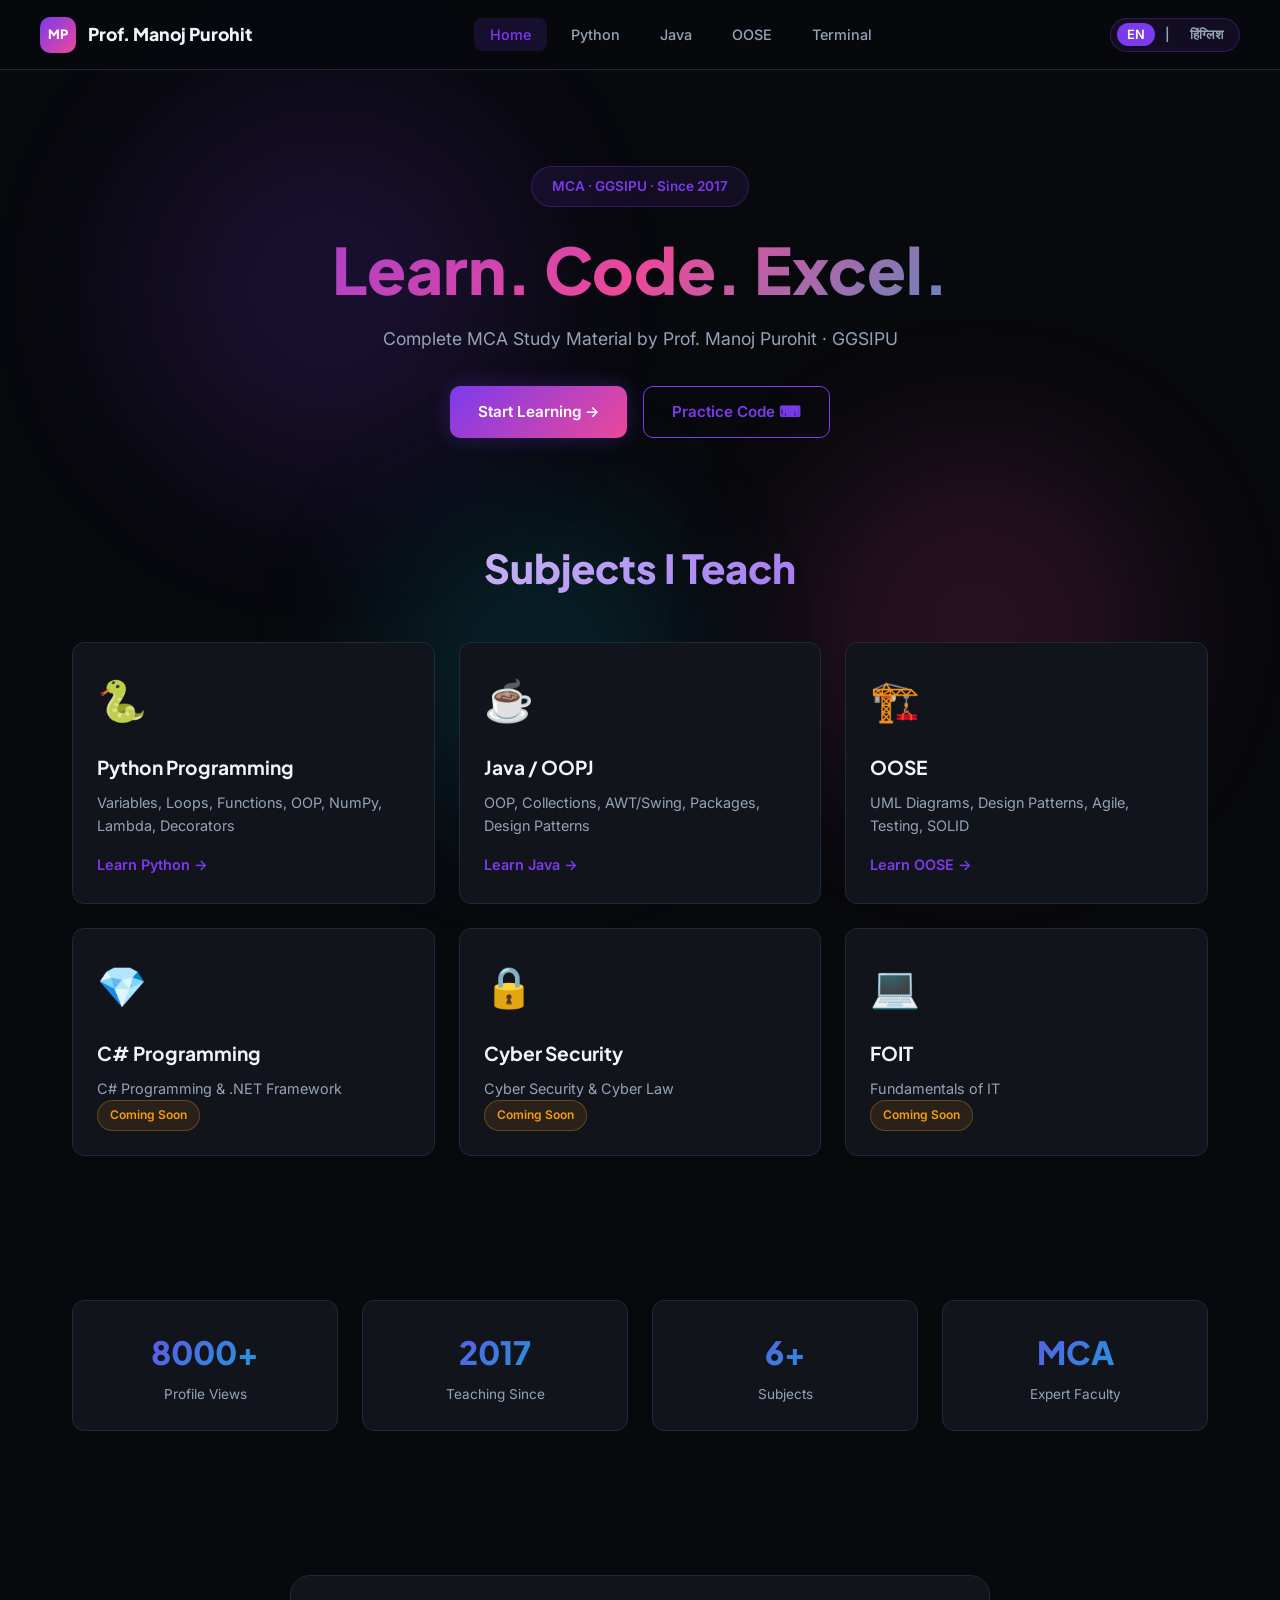
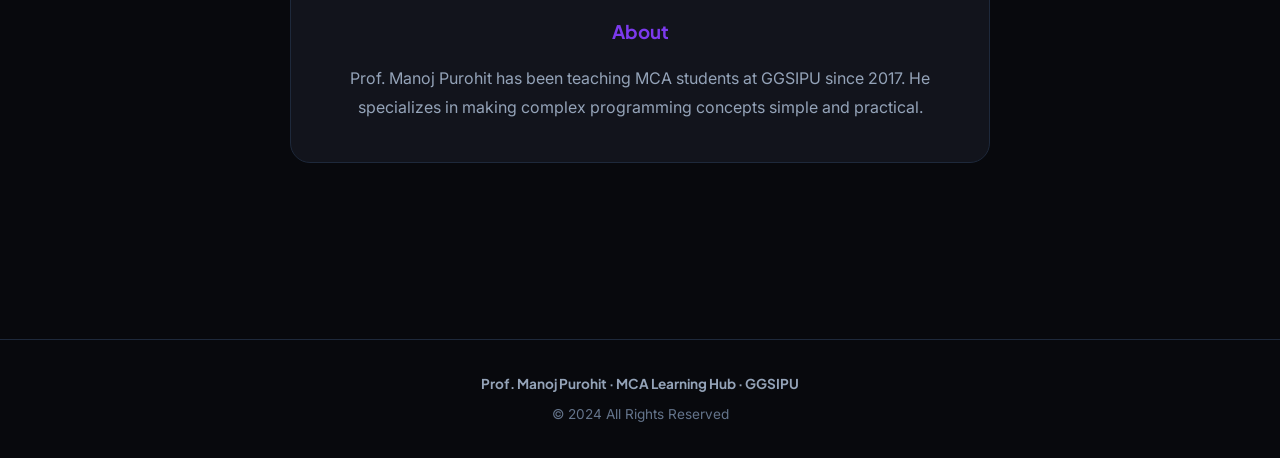
==== index.html @ 1d0674fd "Complete redesign: bilingual educational website with EN/Hinglish toggle - Dark theme with neon effe" ====
<!DOCTYPE html>
<html lang="en">
<head>
    <meta charset="UTF-8">
    <meta name="viewport" content="width=device-width, initial-scale=1.0">
    <title>Prof. Manoj Purohit · MCA Learning Hub · GGSIPU</title>
    <link rel="preconnect" href="https://fonts.googleapis.com">
    <link rel="preconnect" href="https://fonts.gstatic.com" crossorigin>
    <link href="https://fonts.googleapis.com/css2?family=Plus+Jakarta+Sans:wght@400;600;700;800&family=Inter:wght@400;500;600;700&family=JetBrains+Mono:wght@400;500;700&display=swap" rel="stylesheet">
    <link rel="stylesheet" href="style.css">
</head>
<body>
    <!-- Blobs -->
    <div class="blob blob-purple"></div>
    <div class="blob blob-pink"></div>
    <div class="blob blob-cyan"></div>

    <!-- Navbar -->
    <nav class="navbar">
        <div class="nav-container">
            <a href="index.html" class="nav-brand">
                <div class="nav-badge">MP</div>
                <span>Prof. Manoj Purohit</span>
            </a>
            <ul class="nav-links">
                <li><a href="index.html" class="active">Home</a></li>
                <li><a href="python.html">Python</a></li>
                <li><a href="java.html">Java</a></li>
                <li><a href="oose.html">OOSE</a></li>
                <li><a href="terminal.html">Terminal</a></li>
            </ul>
            <div class="nav-right">
                <button class="lang-toggle" id="langToggle">
                    <span class="active">EN</span>
                    <span>|</span>
                    <span>हिंग्लिश</span>
                </button>
                <div class="hamburger" id="hamburger">
                    <span></span><span></span><span></span>
                </div>
            </div>
        </div>
    </nav>

    <!-- Mobile Menu -->
    <div class="mobile-menu" id="mobileMenu">
        <a href="index.html" class="active">Home</a>
        <a href="python.html">Python</a>
        <a href="java.html">Java</a>
        <a href="oose.html">OOSE</a>
        <a href="terminal.html">Terminal</a>
    </div>

    <!-- Main Content -->
    <main class="main-content">
        <!-- Hero -->
        <section class="hero">
            <div class="hero-badge">MCA · GGSIPU · Since 2017</div>
            <h1 data-lang="en">Learn. Code. Excel.</h1>
            <h1 data-lang="hi">Seekho. Code Karo. Aage Badho.</h1>
            <p class="hero-subtitle" data-lang="en">Complete MCA Study Material by Prof. Manoj Purohit · GGSIPU</p>
            <p class="hero-subtitle" data-lang="hi">Prof. Manoj Purohit ke complete MCA notes · GGSIPU</p>
            <div class="hero-buttons">
                <a href="python.html" class="btn btn-primary">Start Learning →</a>
                <a href="terminal.html" class="btn btn-outline">Practice Code ⌨</a>
            </div>
        </section>

        <!-- Subjects Section -->
        <section class="section">
            <h2 class="section-heading" data-lang="en">Subjects I Teach</h2>
            <h2 class="section-heading" data-lang="hi">Jo Subjects Main Padhata Hoon</h2>

            <div class="card-grid">
                <!-- Python -->
                <div class="card green">
                    <div class="card-icon">🐍</div>
                    <div class="card-title">Python Programming</div>
                    <p class="card-desc" data-lang="en">Variables, Loops, Functions, OOP, NumPy, Lambda, Decorators</p>
                    <p class="card-desc" data-lang="hi">Variables se leke OOP, NumPy, Lambda, Decorators tak sab kuch</p>
                    <a href="python.html" class="card-link">Learn Python →</a>
                </div>

                <!-- Java -->
                <div class="card orange">
                    <div class="card-icon">☕</div>
                    <div class="card-title">Java / OOPJ</div>
                    <p class="card-desc" data-lang="en">OOP, Collections, AWT/Swing, Packages, Design Patterns</p>
                    <p class="card-desc" data-lang="hi">OOP concepts, Collections, GUI (AWT/Swing), Packages, Patterns</p>
                    <a href="java.html" class="card-link">Learn Java →</a>
                </div>

                <!-- OOSE -->
                <div class="card purple">
                    <div class="card-icon">🏗️</div>
                    <div class="card-title">OOSE</div>
                    <p class="card-desc" data-lang="en">UML Diagrams, Design Patterns, Agile, Testing, SOLID</p>
                    <p class="card-desc" data-lang="hi">UML Diagrams, Design Patterns, Agile methodology, Testing, SOLID principles</p>
                    <a href="oose.html" class="card-link">Learn OOSE →</a>
                </div>

                <!-- C# -->
                <div class="card pink">
                    <div class="card-icon">💎</div>
                    <div class="card-title">C# Programming</div>
                    <p class="card-desc" data-lang="en">C# Programming & .NET Framework</p>
                    <p class="card-desc" data-lang="hi">C# Programming & .NET Framework</p>
                    <span class="coming-soon">Coming Soon</span>
                </div>

                <!-- Cyber Security -->
                <div class="card cyan">
                    <div class="card-icon">🔒</div>
                    <div class="card-title">Cyber Security</div>
                    <p class="card-desc" data-lang="en">Cyber Security & Cyber Law</p>
                    <p class="card-desc" data-lang="hi">Cyber Security aur Cyber Law</p>
                    <span class="coming-soon">Coming Soon</span>
                </div>

                <!-- FOIT -->
                <div class="card yellow">
                    <div class="card-icon">💻</div>
                    <div class="card-title">FOIT</div>
                    <p class="card-desc" data-lang="en">Fundamentals of IT</p>
                    <p class="card-desc" data-lang="hi">IT ke Basic Concepts</p>
                    <span class="coming-soon">Coming Soon</span>
                </div>
            </div>
        </section>

        <!-- Stats -->
        <section class="section">
            <div class="stats-grid">
                <div class="stat-item">
                    <div class="stat-number">8000+</div>
                    <div class="stat-label">Profile Views</div>
                </div>
                <div class="stat-item">
                    <div class="stat-number">2017</div>
                    <div class="stat-label">Teaching Since</div>
                </div>
                <div class="stat-item">
                    <div class="stat-number">6+</div>
                    <div class="stat-label">Subjects</div>
                </div>
                <div class="stat-item">
                    <div class="stat-number">MCA</div>
                    <div class="stat-label">Expert Faculty</div>
                </div>
            </div>
        </section>

        <!-- About -->
        <section class="section">
            <div class="about-box">
                <h3>About</h3>
                <p data-lang="en">Prof. Manoj Purohit has been teaching MCA students at GGSIPU since 2017. He specializes in making complex programming concepts simple and practical.</p>
                <p data-lang="hi">Prof. Manoj Purohit 2017 se GGSIPU mein MCA students ko padha rahe hain. Unki khaas baat ye hai ki wo complex programming concepts ko bahut simple aur practical tarike se samjhate hain.</p>
            </div>
        </section>
    </main>

    <!-- Footer -->
    <footer class="footer">
        <div class="footer-brand">Prof. Manoj Purohit · MCA Learning Hub · GGSIPU</div>
        <p>© 2024 All Rights Reserved</p>
    </footer>

    <script>
        // Language Toggle
        const langBtn = document.getElementById('langToggle');
        function updateLangButton() {
            const isHi = document.body.classList.contains('hinglish');
            langBtn.innerHTML = isHi 
                ? '<span>EN</span><span>|</span><span class="active">हिंग्लिश</span>' 
                : '<span class="active">EN</span><span>|</span><span>हिंग्लिश</span>';
        }
        langBtn.addEventListener('click', () => {
            document.body.classList.toggle('hinglish');
            updateLangButton();
            localStorage.setItem('lang', document.body.classList.contains('hinglish') ? 'hi' : 'en');
        });
        if (localStorage.getItem('lang') === 'hi') {
            document.body.classList.add('hinglish');
            updateLangButton();
        }

        // Hamburger
        const hamburger = document.getElementById('hamburger');
        const mobileMenu = document.getElementById('mobileMenu');
        hamburger.addEventListener('click', () => {
            mobileMenu.classList.toggle('open');
        });
    </script>
</body>
</html>
---- style.css ----
/* ===== CUSTOM PROPERTIES ===== */
:root {
    --bg-primary: #08090d;
    --bg-secondary: #0f1117;
    --bg-card: #12141c;
    --bg-code: #0d1117;
    --purple: #7C3AED;
    --pink: #EC4899;
    --cyan: #06B6D4;
    --green: #10B981;
    --yellow: #F59E0B;
    --orange: #F97316;
    --text-primary: #f1f5f9;
    --text-secondary: #94a3b8;
    --text-muted: #64748b;
    --border: #1e293b;
    --radius: 12px;
    --radius-sm: 8px;
    --radius-lg: 20px;
    --font-display: 'Plus Jakarta Sans', sans-serif;
    --font-body: 'Inter', sans-serif;
    --font-mono: 'JetBrains Mono', monospace;
    --nav-height: 70px;
    --glow-purple: 0 0 20px rgba(124, 58, 237, 0.3);
    --glow-pink: 0 0 20px rgba(236, 72, 153, 0.3);
    --glow-cyan: 0 0 20px rgba(6, 182, 212, 0.3);
    --glow-green: 0 0 20px rgba(16, 185, 129, 0.3);
    --glow-orange: 0 0 20px rgba(249, 115, 22, 0.3);
    --glow-yellow: 0 0 20px rgba(245, 158, 11, 0.3);
}

/* ===== RESET ===== */
*, *::before, *::after {
    margin: 0;
    padding: 0;
    box-sizing: border-box;
}

html {
    scroll-behavior: smooth;
    scroll-padding-top: var(--nav-height);
}

body {
    font-family: var(--font-body);
    background: var(--bg-primary);
    color: var(--text-primary);
    line-height: 1.7;
    overflow-x: hidden;
    min-height: 100vh;
}

a { text-decoration: none; color: inherit; }
img { max-width: 100%; display: block; }
button { cursor: pointer; border: none; background: none; font-family: inherit; }

/* ===== SCROLLBAR ===== */
::-webkit-scrollbar { width: 8px; }
::-webkit-scrollbar-track { background: var(--bg-primary); }
::-webkit-scrollbar-thumb { background: var(--purple); border-radius: 4px; }
::-webkit-scrollbar-thumb:hover { background: #9333ea; }

/* ===== LANGUAGE TOGGLE ===== */
[data-lang="hi"] { display: none; }
body.hinglish [data-lang="en"] { display: none !important; }
body.hinglish [data-lang="hi"] { display: block !important; }
body.hinglish span[data-lang="hi"] { display: inline !important; }
body.hinglish span[data-lang="en"] { display: none !important; }
span[data-lang="hi"] { display: none; }
span[data-lang="en"] { display: inline; }

.lang-toggle {
    display: flex;
    align-items: center;
    gap: 0;
    background: rgba(124, 58, 237, 0.1);
    border: 1px solid rgba(124, 58, 237, 0.3);
    border-radius: 25px;
    padding: 4px 6px;
    font-size: 0.8rem;
    font-weight: 600;
    color: var(--text-secondary);
    transition: all 0.3s;
    white-space: nowrap;
}

.lang-toggle:hover {
    border-color: var(--purple);
    box-shadow: var(--glow-purple);
}

.lang-toggle span {
    padding: 4px 10px;
    border-radius: 20px;
    transition: all 0.3s;
    display: inline !important;
}

.lang-toggle .active {
    background: var(--purple);
    color: white;
}

/* ===== ANIMATED BLOBS ===== */
.blob {
    position: fixed;
    border-radius: 50%;
    filter: blur(80px);
    opacity: 0.15;
    pointer-events: none;
    z-index: -1;
    animation: blobFloat 20s ease-in-out infinite;
}

.blob-purple {
    width: 400px;
    height: 400px;
    background: var(--purple);
    top: 10%;
    left: 10%;
}

.blob-pink {
    width: 350px;
    height: 350px;
    background: var(--pink);
    top: 50%;
    right: 10%;
    animation-delay: -7s;
}

.blob-cyan {
    width: 300px;
    height: 300px;
    background: var(--cyan);
    bottom: 10%;
    left: 30%;
    animation-delay: -14s;
}

@keyframes blobFloat {
    0%, 100% { transform: translate(0, 0) scale(1); }
    25% { transform: translate(30px, -30px) scale(1.1); }
    50% { transform: translate(-20px, 20px) scale(0.9); }
    75% { transform: translate(20px, 30px) scale(1.05); }
}

/* ===== NAVBAR ===== */
.navbar {
    position: fixed;
    top: 0;
    left: 0;
    right: 0;
    height: var(--nav-height);
    background: rgba(8, 9, 13, 0.85);
    backdrop-filter: blur(20px);
    -webkit-backdrop-filter: blur(20px);
    border-bottom: 1px solid var(--border);
    z-index: 1000;
    display: flex;
    align-items: center;
    padding: 0 2rem;
}

.nav-container {
    max-width: 1200px;
    width: 100%;
    margin: 0 auto;
    display: flex;
    align-items: center;
    justify-content: space-between;
}

.nav-brand {
    display: flex;
    align-items: center;
    gap: 12px;
    font-family: var(--font-display);
    font-weight: 800;
    font-size: 1.1rem;
}

.nav-badge {
    width: 36px;
    height: 36px;
    border-radius: 10px;
    background: linear-gradient(135deg, var(--purple), var(--pink));
    display: flex;
    align-items: center;
    justify-content: center;
    font-size: 0.8rem;
    font-weight: 800;
    color: white;
}

.nav-links {
    display: flex;
    align-items: center;
    gap: 8px;
    list-style: none;
}

.nav-links a {
    padding: 8px 16px;
    border-radius: 8px;
    font-size: 0.9rem;
    font-weight: 500;
    color: var(--text-secondary);
    transition: all 0.3s;
}

.nav-links a:hover {
    color: var(--text-primary);
    background: rgba(124, 58, 237, 0.1);
}

.nav-links a.active {
    color: var(--purple);
    background: rgba(124, 58, 237, 0.15);
}

.nav-right {
    display: flex;
    align-items: center;
    gap: 12px;
}

/* ===== HAMBURGER ===== */
.hamburger {
    display: none;
    flex-direction: column;
    gap: 5px;
    padding: 8px;
    cursor: pointer;
}

.hamburger span {
    width: 24px;
    height: 2px;
    background: var(--text-primary);
    border-radius: 2px;
    transition: all 0.3s;
}

.mobile-menu {
    display: none;
    position: fixed;
    top: var(--nav-height);
    left: 0;
    right: 0;
    background: rgba(8, 9, 13, 0.95);
    backdrop-filter: blur(20px);
    padding: 1rem;
    border-bottom: 1px solid var(--border);
    z-index: 999;
}

.mobile-menu.open { display: block; }

.mobile-menu a {
    display: block;
    padding: 12px 16px;
    border-radius: 8px;
    color: var(--text-secondary);
    font-weight: 500;
    transition: all 0.3s;
}

.mobile-menu a:hover,
.mobile-menu a.active {
    color: var(--purple);
    background: rgba(124, 58, 237, 0.1);
}

/* ===== MAIN CONTENT ===== */
.main-content {
    padding-top: calc(var(--nav-height) + 2rem);
    max-width: 1200px;
    margin: 0 auto;
    padding-left: 2rem;
    padding-right: 2rem;
    padding-bottom: 4rem;
}

/* ===== HERO ===== */
.hero {
    text-align: center;
    padding: 4rem 0 3rem;
    position: relative;
}

.hero-badge {
    display: inline-flex;
    align-items: center;
    gap: 8px;
    padding: 8px 20px;
    border-radius: 30px;
    background: rgba(124, 58, 237, 0.1);
    border: 1px solid rgba(124, 58, 237, 0.3);
    font-size: 0.85rem;
    font-weight: 600;
    color: var(--purple);
    margin-bottom: 1.5rem;
}

.hero h1 {
    font-family: var(--font-display);
    font-size: clamp(2.5rem, 6vw, 4rem);
    font-weight: 800;
    background: linear-gradient(135deg, var(--purple), var(--pink), var(--cyan));
    -webkit-background-clip: text;
    -webkit-text-fill-color: transparent;
    background-clip: text;
    line-height: 1.2;
    margin-bottom: 1rem;
}

.hero-subtitle {
    font-size: 1.1rem;
    color: var(--text-secondary);
    max-width: 600px;
    margin: 0 auto 2rem;
}

.hero-buttons {
    display: flex;
    gap: 1rem;
    justify-content: center;
    flex-wrap: wrap;
}

/* ===== BUTTONS ===== */
.btn {
    display: inline-flex;
    align-items: center;
    gap: 8px;
    padding: 12px 28px;
    border-radius: 10px;
    font-weight: 600;
    font-size: 0.95rem;
    transition: all 0.3s;
}

.btn-primary {
    background: linear-gradient(135deg, var(--purple), var(--pink));
    color: white;
    box-shadow: var(--glow-purple);
}

.btn-primary:hover {
    transform: translateY(-2px);
    box-shadow: 0 0 30px rgba(124, 58, 237, 0.5);
}

.btn-outline {
    border: 1px solid var(--purple);
    color: var(--purple);
}

.btn-outline:hover {
    background: rgba(124, 58, 237, 0.1);
    transform: translateY(-2px);
}

/* ===== SECTION ===== */
.section { padding: 3rem 0; }

.section-heading {
    font-family: var(--font-display);
    font-size: clamp(1.8rem, 4vw, 2.5rem);
    font-weight: 800;
    background: linear-gradient(135deg, var(--text-primary), var(--purple));
    -webkit-background-clip: text;
    -webkit-text-fill-color: transparent;
    background-clip: text;
    text-align: center;
    margin-bottom: 2.5rem;
}

/* ===== CARDS ===== */
.card-grid {
    display: grid;
    grid-template-columns: repeat(auto-fit, minmax(300px, 1fr));
    gap: 1.5rem;
}

.card {
    background: var(--bg-card);
    border: 1px solid var(--border);
    border-radius: var(--radius);
    padding: 1.5rem;
    transition: all 0.3s;
    position: relative;
    overflow: hidden;
}

.card:hover {
    transform: translateY(-4px);
    border-color: rgba(124, 58, 237, 0.5);
    box-shadow: var(--glow-purple);
}

.card.green:hover { border-color: var(--green); box-shadow: var(--glow-green); }
.card.orange:hover { border-color: var(--orange); box-shadow: var(--glow-orange); }
.card.purple:hover { border-color: var(--purple); box-shadow: var(--glow-purple); }
.card.pink:hover { border-color: var(--pink); box-shadow: var(--glow-pink); }
.card.cyan:hover { border-color: var(--cyan); box-shadow: var(--glow-cyan); }
.card.yellow:hover { border-color: var(--yellow); box-shadow: var(--glow-yellow); }

.card-icon {
    font-size: 2.5rem;
    margin-bottom: 1rem;
}

.card-title {
    font-family: var(--font-display);
    font-weight: 700;
    font-size: 1.2rem;
    margin-bottom: 0.5rem;
}

.card-desc {
    color: var(--text-secondary);
    font-size: 0.9rem;
    line-height: 1.6;
}

.card-link {
    display: inline-flex;
    align-items: center;
    gap: 6px;
    margin-top: 1rem;
    color: var(--purple);
    font-weight: 600;
    font-size: 0.9rem;
}

.card-link:hover { gap: 10px; }

/* ===== PILLS ===== */
.pills {
    display: flex;
    flex-wrap: wrap;
    gap: 8px;
    margin: 1rem 0;
}

.pill {
    display: inline-flex;
    align-items: center;
    padding: 6px 14px;
    border-radius: 20px;
    font-size: 0.8rem;
    font-weight: 600;
    background: rgba(124, 58, 237, 0.1);
    color: var(--purple);
    border: 1px solid rgba(124, 58, 237, 0.2);
}

.pill.green { background: rgba(16, 185, 129, 0.1); color: var(--green); border-color: rgba(16, 185, 129, 0.2); }
.pill.orange { background: rgba(249, 115, 22, 0.1); color: var(--orange); border-color: rgba(249, 115, 22, 0.2); }
.pill.pink { background: rgba(236, 72, 153, 0.1); color: var(--pink); border-color: rgba(236, 72, 153, 0.2); }
.pill.cyan { background: rgba(6, 182, 212, 0.1); color: var(--cyan); border-color: rgba(6, 182, 212, 0.2); }
.pill.yellow { background: rgba(245, 158, 11, 0.1); color: var(--yellow); border-color: rgba(245, 158, 11, 0.2); }

/* ===== STATS ===== */
.stats-grid {
    display: grid;
    grid-template-columns: repeat(auto-fit, minmax(150px, 1fr));
    gap: 1.5rem;
    margin: 3rem 0;
}

.stat-item {
    text-align: center;
    padding: 1.5rem;
    border-radius: var(--radius);
    background: var(--bg-card);
    border: 1px solid var(--border);
}

.stat-number {
    font-family: var(--font-display);
    font-size: 2rem;
    font-weight: 800;
    background: linear-gradient(135deg, var(--purple), var(--cyan));
    -webkit-background-clip: text;
    -webkit-text-fill-color: transparent;
    background-clip: text;
}

.stat-label {
    color: var(--text-secondary);
    font-size: 0.85rem;
    margin-top: 4px;
}

/* ===== ABOUT ===== */
.about-box {
    background: var(--bg-card);
    border: 1px solid var(--border);
    border-radius: var(--radius-lg);
    padding: 2.5rem;
    text-align: center;
    max-width: 700px;
    margin: 0 auto;
}

.about-box h3 {
    font-family: var(--font-display);
    font-weight: 700;
    margin-bottom: 1rem;
    color: var(--purple);
}

.about-box p {
    color: var(--text-secondary);
    line-height: 1.8;
}

/* ===== CODE BLOCKS ===== */
.code-block {
    background: var(--bg-code);
    border: 1px solid var(--border);
    border-radius: var(--radius);
    padding: 1.5rem;
    margin: 1.5rem 0;
    overflow-x: auto;
    position: relative;
}

.code-block pre {
    font-family: var(--font-mono);
    font-size: 0.85rem;
    line-height: 1.8;
    color: var(--text-primary);
}

.code-block .kw { color: var(--purple); font-weight: 600; }
.code-block .str { color: var(--green); }
.code-block .num { color: var(--orange); }
.code-block .cm { color: var(--text-muted); font-style: italic; }
.code-block .fn { color: var(--cyan); }
.code-block .op { color: var(--pink); }
.code-block .var { color: #e2e8f0; }

.code-label {
    position: absolute;
    top: 8px;
    right: 12px;
    font-size: 0.7rem;
    color: var(--text-muted);
    font-family: var(--font-mono);
    text-transform: uppercase;
}

/* ===== EXPLANATION BOX ===== */
.explain-box {
    background: rgba(124, 58, 237, 0.05);
    border-left: 3px solid var(--purple);
    border-radius: 0 var(--radius-sm) var(--radius-sm) 0;
    padding: 1rem 1.5rem;
    margin: 1rem 0;
    color: var(--text-secondary);
    font-size: 0.9rem;
    line-height: 1.7;
}

.explain-box.green { border-left-color: var(--green); background: rgba(16, 185, 129, 0.05); }
.explain-box.orange { border-left-color: var(--orange); background: rgba(249, 115, 22, 0.05); }
.explain-box.cyan { border-left-color: var(--cyan); background: rgba(6, 182, 212, 0.05); }

/* ===== UNIT SECTIONS ===== */
.unit-section {
    margin: 2rem 0;
    border: 1px solid var(--border);
    border-radius: var(--radius);
    overflow: hidden;
}

.unit-header {
    display: flex;
    align-items: center;
    gap: 12px;
    padding: 1.2rem 1.5rem;
    background: var(--bg-card);
    cursor: pointer;
    transition: all 0.3s;
    user-select: none;
}

.unit-header:hover { background: rgba(124, 58, 237, 0.05); }

.unit-number {
    width: 36px;
    height: 36px;
    border-radius: 10px;
    display: flex;
    align-items: center;
    justify-content: center;
    font-weight: 800;
    font-size: 0.9rem;
    color: white;
    flex-shrink: 0;
}

.unit-number.green { background: linear-gradient(135deg, var(--green), #059669); }
.unit-number.orange { background: linear-gradient(135deg, var(--orange), #ea580c); }
.unit-number.purple { background: linear-gradient(135deg, var(--purple), #6d28d9); }
.unit-number.pink { background: linear-gradient(135deg, var(--pink), #db2777); }
.unit-number.cyan { background: linear-gradient(135deg, var(--cyan), #0891b2); }

.unit-title {
    font-family: var(--font-display);
    font-weight: 700;
    font-size: 1.1rem;
    flex: 1;
}

.unit-toggle {
    font-size: 1.2rem;
    color: var(--text-muted);
    transition: transform 0.3s;
}

.unit-section.open .unit-toggle { transform: rotate(180deg); }

.unit-content {
    padding: 0 1.5rem;
    max-height: 0;
    overflow: hidden;
    transition: max-height 0.5s ease, padding 0.3s;
}

.unit-section.open .unit-content {
    max-height: none;
    padding: 1.5rem;
}

/* ===== TABLES ===== */
.table-wrapper {
    overflow-x: auto;
    margin: 1.5rem 0;
    border-radius: var(--radius);
    border: 1px solid var(--border);
}

.table-wrapper table {
    width: 100%;
    border-collapse: collapse;
    font-size: 0.9rem;
}

.table-wrapper th {
    background: var(--bg-card);
    padding: 12px 16px;
    text-align: left;
    font-weight: 700;
    color: var(--purple);
    border-bottom: 1px solid var(--border);
}

.table-wrapper td {
    padding: 10px 16px;
    border-bottom: 1px solid var(--border);
    color: var(--text-secondary);
}

.table-wrapper tr:last-child td { border-bottom: none; }
.table-wrapper tr:hover td { background: rgba(124, 58, 237, 0.03); }

/* ===== DIAGRAMS ===== */
.diagram {
    display: flex;
    flex-wrap: wrap;
    align-items: center;
    justify-content: center;
    gap: 0;
    margin: 2rem 0;
    padding: 2rem;
    background: var(--bg-card);
    border-radius: var(--radius);
    border: 1px solid var(--border);
    overflow-x: auto;
}

.diagram-box {
    padding: 12px 20px;
    border-radius: var(--radius-sm);
    font-weight: 600;
    font-size: 0.85rem;
    text-align: center;
    border: 2px solid;
    min-width: 120px;
}

.diagram-box.purple { background: rgba(124, 58, 237, 0.1); border-color: var(--purple); color: var(--purple); }
.diagram-box.pink { background: rgba(236, 72, 153, 0.1); border-color: var(--pink); color: var(--pink); }
.diagram-box.cyan { background: rgba(6, 182, 212, 0.1); border-color: var(--cyan); color: var(--cyan); }
.diagram-box.green { background: rgba(16, 185, 129, 0.1); border-color: var(--green); color: var(--green); }
.diagram-box.orange { background: rgba(249, 115, 22, 0.1); border-color: var(--orange); color: var(--orange); }
.diagram-box.yellow { background: rgba(245, 158, 11, 0.1); border-color: var(--yellow); color: var(--yellow); }

.diagram-arrow {
    color: var(--text-muted);
    font-size: 1.5rem;
    padding: 0 8px;
}

.diagram-vertical {
    flex-direction: column;
}

.diagram-vertical .diagram-arrow {
    transform: rotate(90deg);
    padding: 8px 0;
}

/* Class diagram */
.class-diagram {
    display: flex;
    flex-direction: column;
    align-items: center;
    gap: 1rem;
    padding: 2rem;
    background: var(--bg-card);
    border-radius: var(--radius);
    border: 1px solid var(--border);
    margin: 1.5rem 0;
}

.class-box {
    border: 2px solid var(--purple);
    border-radius: var(--radius-sm);
    min-width: 200px;
    overflow: hidden;
}

.class-box .class-name {
    background: rgba(124, 58, 237, 0.15);
    padding: 8px 16px;
    font-weight: 700;
    text-align: center;
    border-bottom: 1px solid var(--purple);
    color: var(--purple);
}

.class-box .class-attrs,
.class-box .class-methods {
    padding: 8px 16px;
    font-size: 0.8rem;
    font-family: var(--font-mono);
    color: var(--text-secondary);
    border-bottom: 1px solid rgba(124, 58, 237, 0.2);
}

.class-box .class-methods { border-bottom: none; }

.class-children {
    display: flex;
    gap: 2rem;
    flex-wrap: wrap;
    justify-content: center;
}

.inheritance-arrow {
    color: var(--purple);
    font-size: 1.5rem;
    text-align: center;
}

/* ===== TERMINAL ===== */
.terminal-container {
    background: var(--bg-code);
    border: 1px solid var(--border);
    border-radius: var(--radius);
    overflow: hidden;
    margin: 1.5rem 0;
}

.terminal-header {
    display: flex;
    align-items: center;
    gap: 8px;
    padding: 12px 16px;
    background: rgba(15, 17, 23, 0.8);
    border-bottom: 1px solid var(--border);
}

.terminal-dot {
    width: 12px;
    height: 12px;
    border-radius: 50%;
}

.terminal-dot.red { background: #ff5f56; }
.terminal-dot.yellow { background: #ffbd2e; }
.terminal-dot.green { background: #27c93f; }

.terminal-title {
    flex: 1;
    text-align: center;
    font-size: 0.8rem;
    color: var(--text-muted);
    font-family: var(--font-mono);
}

.terminal-output {
    padding: 1rem 1.5rem;
    min-height: 200px;
    max-height: 400px;
    overflow-y: auto;
    font-family: var(--font-mono);
    font-size: 0.85rem;
    line-height: 1.8;
}

.terminal-output .output-line { color: var(--text-secondary); }
.terminal-output .output-error { color: #ef4444; }
.terminal-output .output-success { color: var(--green); }
.terminal-output .prompt { color: var(--green); }

.terminal-input-area {
    display: flex;
    align-items: center;
    padding: 12px 1.5rem;
    border-top: 1px solid var(--border);
    background: rgba(15, 17, 23, 0.5);
}

.terminal-input-area .prompt-symbol {
    color: var(--green);
    font-family: var(--font-mono);
    font-weight: 700;
    margin-right: 8px;
}

.terminal-input-area input {
    flex: 1;
    background: none;
    border: none;
    outline: none;
    color: var(--text-primary);
    font-family: var(--font-mono);
    font-size: 0.9rem;
}

.snippet-grid {
    display: grid;
    grid-template-columns: repeat(auto-fill, minmax(150px, 1fr));
    gap: 8px;
    margin: 1rem 0;
}

.snippet-btn {
    padding: 10px 14px;
    background: var(--bg-card);
    border: 1px solid var(--border);
    border-radius: var(--radius-sm);
    color: var(--text-secondary);
    font-size: 0.8rem;
    font-weight: 600;
    transition: all 0.3s;
    text-align: center;
}

.snippet-btn:hover {
    border-color: var(--green);
    color: var(--green);
    background: rgba(16, 185, 129, 0.05);
}

/* ===== FOOTER ===== */
.footer {
    text-align: center;
    padding: 2rem;
    border-top: 1px solid var(--border);
    margin-top: 4rem;
    color: var(--text-muted);
    font-size: 0.85rem;
}

.footer-brand {
    font-family: var(--font-display);
    font-weight: 700;
    color: var(--text-secondary);
    margin-bottom: 0.5rem;
}

/* ===== ANIMATIONS ===== */
@keyframes pulse {
    0%, 100% { opacity: 1; }
    50% { opacity: 0.7; }
}

@keyframes float {
    0%, 100% { transform: translateY(0); }
    50% { transform: translateY(-10px); }
}

@keyframes glow {
    0%, 100% { box-shadow: 0 0 5px rgba(124, 58, 237, 0.3); }
    50% { box-shadow: 0 0 20px rgba(124, 58, 237, 0.6); }
}

.animate-float { animation: float 3s ease-in-out infinite; }
.animate-pulse { animation: pulse 2s ease-in-out infinite; }

/* ===== PAGE HEADER (Subject Pages) ===== */
.page-header {
    text-align: center;
    padding: 3rem 0 2rem;
}

.page-header h1 {
    font-family: var(--font-display);
    font-size: clamp(2rem, 5vw, 3rem);
    font-weight: 800;
    margin-bottom: 0.5rem;
}

.page-header h1.green-gradient {
    background: linear-gradient(135deg, var(--green), var(--cyan));
    -webkit-background-clip: text;
    -webkit-text-fill-color: transparent;
    background-clip: text;
}

.page-header h1.orange-gradient {
    background: linear-gradient(135deg, var(--orange), var(--yellow));
    -webkit-background-clip: text;
    -webkit-text-fill-color: transparent;
    background-clip: text;
}

.page-header h1.purple-gradient {
    background: linear-gradient(135deg, var(--purple), var(--pink));
    -webkit-background-clip: text;
    -webkit-text-fill-color: transparent;
    background-clip: text;
}

.page-header .subtitle {
    color: var(--text-secondary);
    font-size: 1rem;
}

/* ===== COMING SOON ===== */
.coming-soon {
    display: inline-block;
    padding: 4px 12px;
    border-radius: 20px;
    background: rgba(245, 158, 11, 0.1);
    color: var(--yellow);
    font-size: 0.75rem;
    font-weight: 600;
    border: 1px solid rgba(245, 158, 11, 0.3);
}

/* ===== RESPONSIVE ===== */
@media (max-width: 1024px) {
    .card-grid { grid-template-columns: repeat(auto-fit, minmax(250px, 1fr)); }
}

@media (max-width: 768px) {
    .nav-links { display: none; }
    .hamburger { display: flex; }
    
    .main-content {
        padding-left: 1rem;
        padding-right: 1rem;
    }
    
    .hero { padding: 2rem 0; }
    .hero h1 { font-size: 2rem; }
    
    .card-grid { grid-template-columns: 1fr; }
    .stats-grid { grid-template-columns: repeat(2, 1fr); }
    
    .diagram { padding: 1rem; flex-direction: column; }
    .diagram-arrow { transform: rotate(90deg); }
    
    .class-children { flex-direction: column; align-items: center; }
    
    .hero-buttons { flex-direction: column; align-items: center; }
    
    .snippet-grid { grid-template-columns: repeat(2, 1fr); }
}
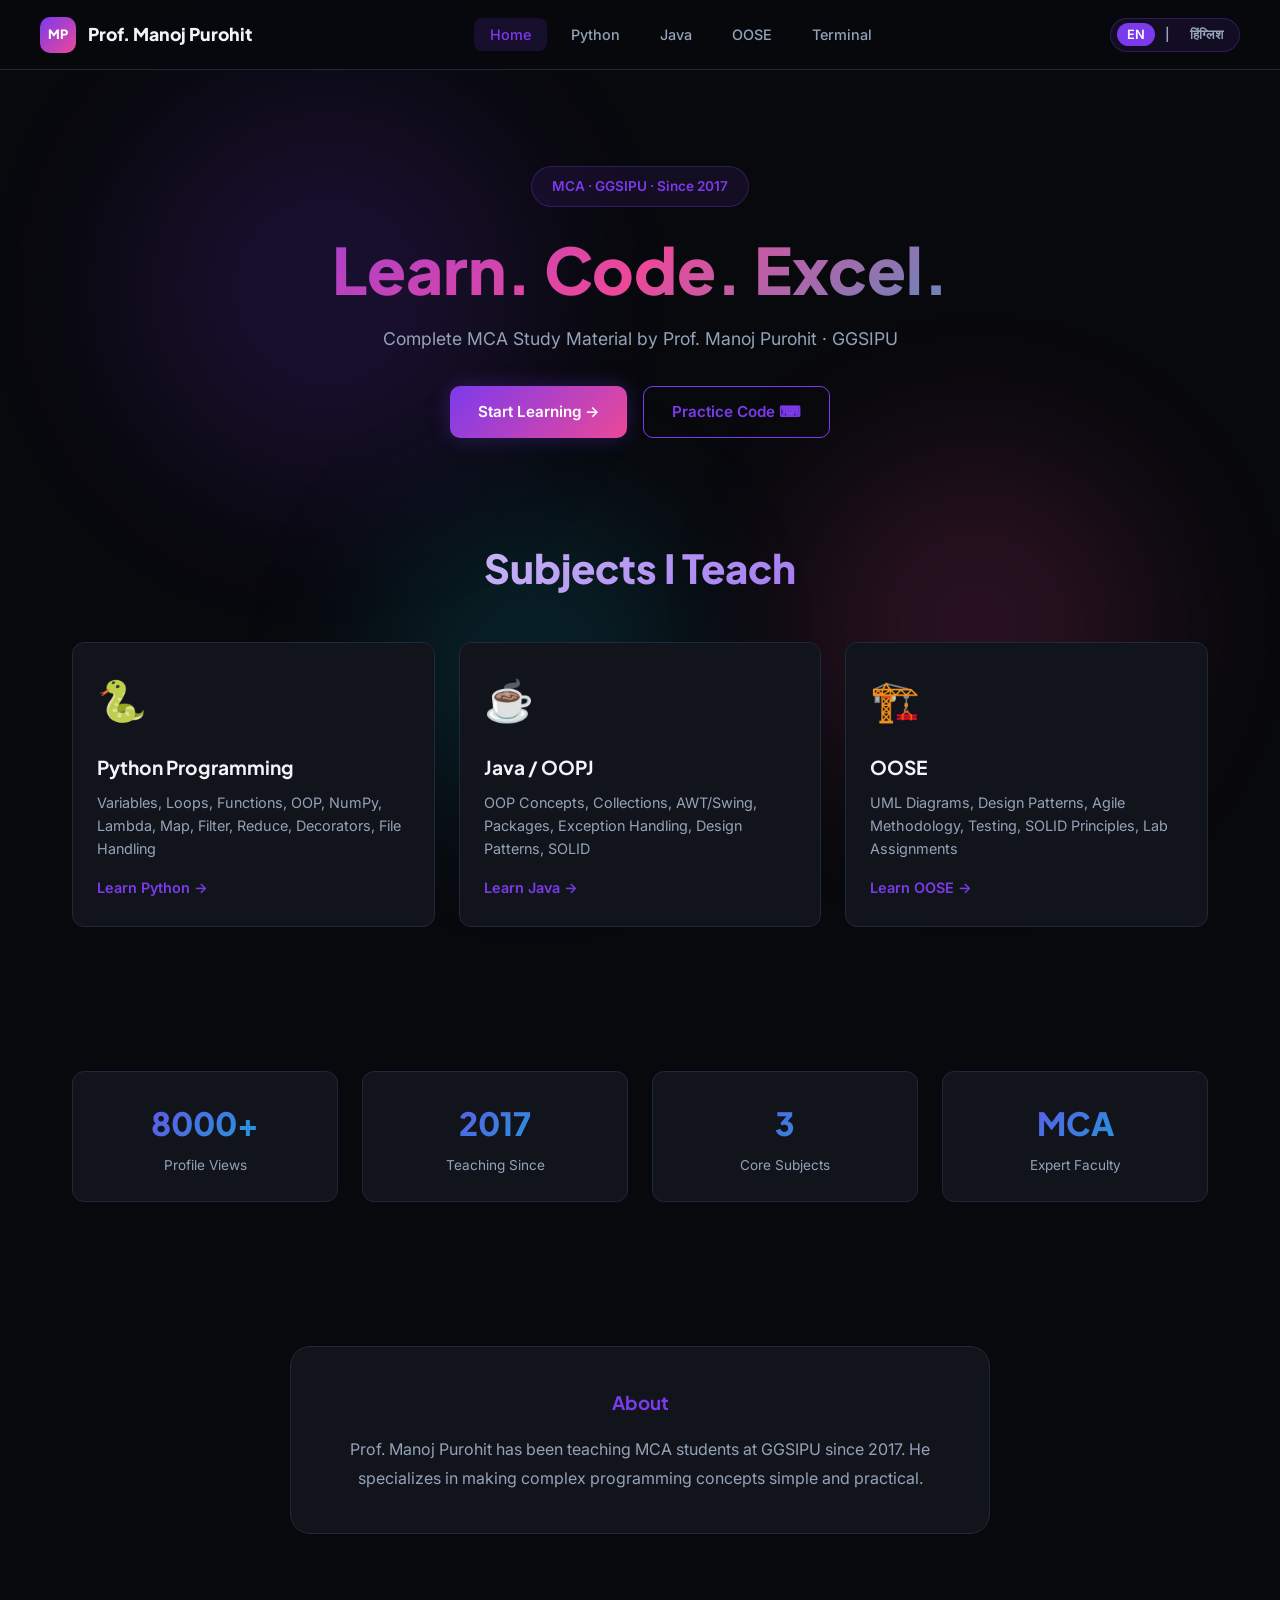
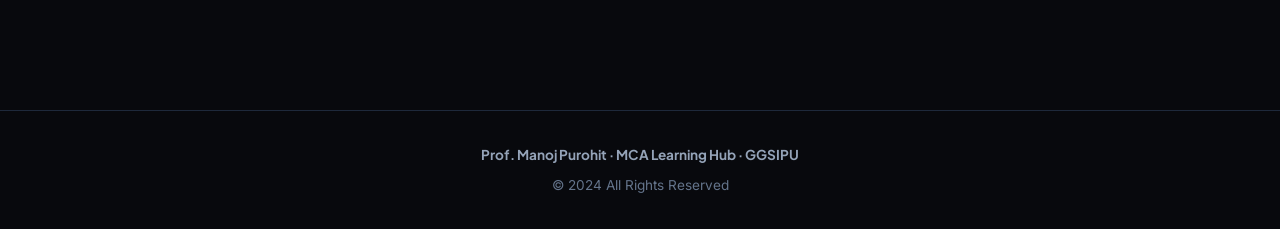
==== commit f04bfcce: "Remove C#, Cyber Security, FOIT cards - keep only Python, Java, OOSE" ====
--- a/index.html
+++ b/index.html
@@ -76,8 +76,8 @@
                 <div class="card green">
                     <div class="card-icon">🐍</div>
                     <div class="card-title">Python Programming</div>
-                    <p class="card-desc" data-lang="en">Variables, Loops, Functions, OOP, NumPy, Lambda, Decorators</p>
-                    <p class="card-desc" data-lang="hi">Variables se leke OOP, NumPy, Lambda, Decorators tak sab kuch</p>
+                    <p class="card-desc" data-lang="en">Variables, Loops, Functions, OOP, NumPy, Lambda, Map, Filter, Reduce, Decorators, File Handling</p>
+                    <p class="card-desc" data-lang="hi">Variables se leke OOP, NumPy, Lambda, Map, Filter, Reduce, Decorators, File Handling tak sab kuch</p>
                     <a href="python.html" class="card-link">Learn Python →</a>
                 </div>
 
@@ -85,8 +85,8 @@
                 <div class="card orange">
                     <div class="card-icon">☕</div>
                     <div class="card-title">Java / OOPJ</div>
-                    <p class="card-desc" data-lang="en">OOP, Collections, AWT/Swing, Packages, Design Patterns</p>
-                    <p class="card-desc" data-lang="hi">OOP concepts, Collections, GUI (AWT/Swing), Packages, Patterns</p>
+                    <p class="card-desc" data-lang="en">OOP Concepts, Collections, AWT/Swing, Packages, Exception Handling, Design Patterns, SOLID</p>
+                    <p class="card-desc" data-lang="hi">OOP concepts, Collections, GUI (AWT/Swing), Packages, Exception Handling, Design Patterns, SOLID</p>
                     <a href="java.html" class="card-link">Learn Java →</a>
                 </div>
 
@@ -94,36 +94,9 @@
                 <div class="card purple">
                     <div class="card-icon">🏗️</div>
                     <div class="card-title">OOSE</div>
-                    <p class="card-desc" data-lang="en">UML Diagrams, Design Patterns, Agile, Testing, SOLID</p>
-                    <p class="card-desc" data-lang="hi">UML Diagrams, Design Patterns, Agile methodology, Testing, SOLID principles</p>
+                    <p class="card-desc" data-lang="en">UML Diagrams, Design Patterns, Agile Methodology, Testing, SOLID Principles, Lab Assignments</p>
+                    <p class="card-desc" data-lang="hi">UML Diagrams, Design Patterns, Agile methodology, Testing, SOLID principles, Lab Assignments</p>
                     <a href="oose.html" class="card-link">Learn OOSE →</a>
-                </div>
-
-                <!-- C# -->
-                <div class="card pink">
-                    <div class="card-icon">💎</div>
-                    <div class="card-title">C# Programming</div>
-                    <p class="card-desc" data-lang="en">C# Programming & .NET Framework</p>
-                    <p class="card-desc" data-lang="hi">C# Programming & .NET Framework</p>
-                    <span class="coming-soon">Coming Soon</span>
-                </div>
-
-                <!-- Cyber Security -->
-                <div class="card cyan">
-                    <div class="card-icon">🔒</div>
-                    <div class="card-title">Cyber Security</div>
-                    <p class="card-desc" data-lang="en">Cyber Security & Cyber Law</p>
-                    <p class="card-desc" data-lang="hi">Cyber Security aur Cyber Law</p>
-                    <span class="coming-soon">Coming Soon</span>
-                </div>
-
-                <!-- FOIT -->
-                <div class="card yellow">
-                    <div class="card-icon">💻</div>
-                    <div class="card-title">FOIT</div>
-                    <p class="card-desc" data-lang="en">Fundamentals of IT</p>
-                    <p class="card-desc" data-lang="hi">IT ke Basic Concepts</p>
-                    <span class="coming-soon">Coming Soon</span>
                 </div>
             </div>
         </section>
@@ -140,8 +113,8 @@
                     <div class="stat-label">Teaching Since</div>
                 </div>
                 <div class="stat-item">
-                    <div class="stat-number">6+</div>
-                    <div class="stat-label">Subjects</div>
+                    <div class="stat-number">3</div>
+                    <div class="stat-label">Core Subjects</div>
                 </div>
                 <div class="stat-item">
                     <div class="stat-number">MCA</div>
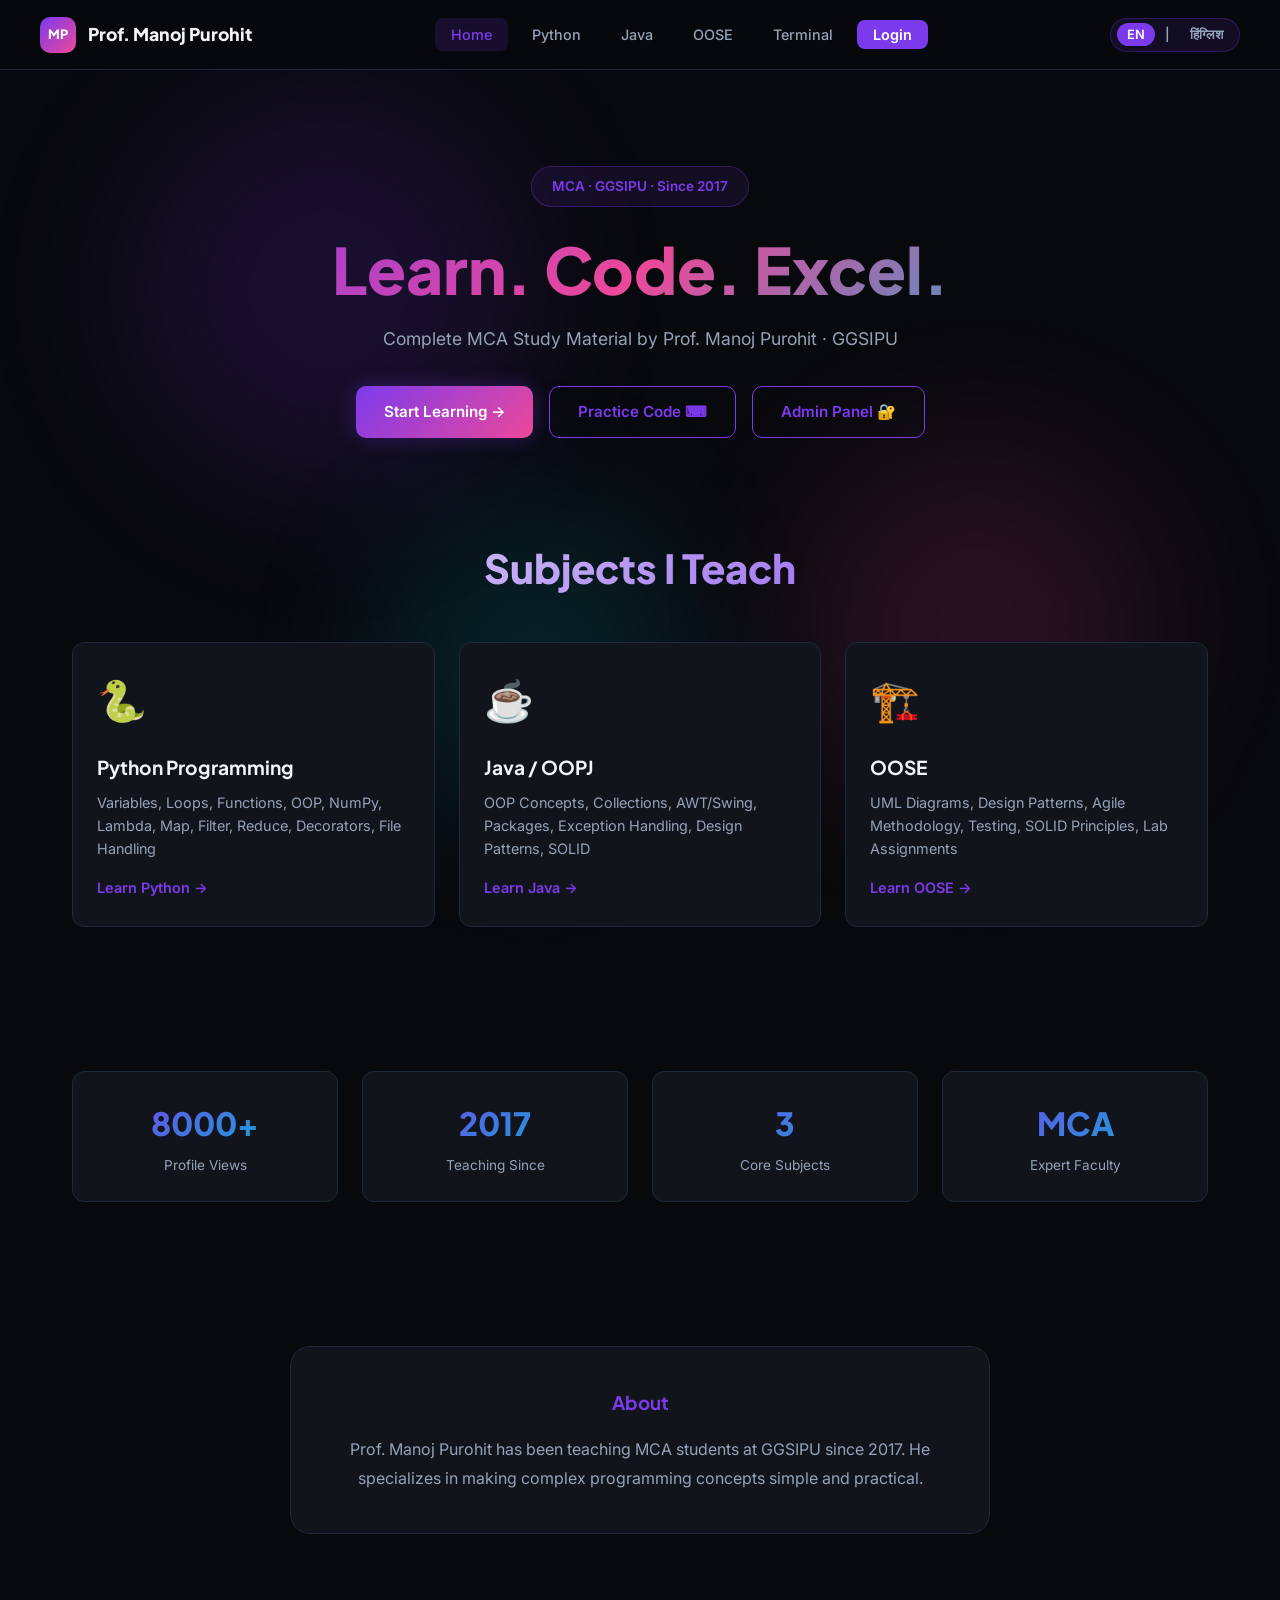
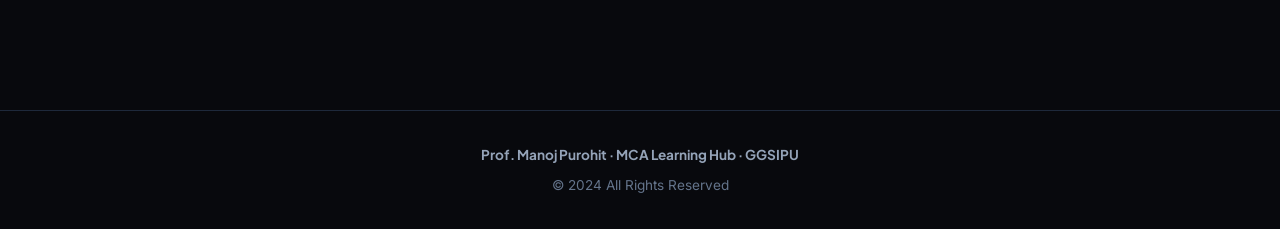
==== commit 8e47b627: "Add admin panel, student login, assignment system" ====
--- a/index.html
+++ b/index.html
@@ -28,6 +28,7 @@
                 <li><a href="java.html">Java</a></li>
                 <li><a href="oose.html">OOSE</a></li>
                 <li><a href="terminal.html">Terminal</a></li>
+                <li><a href="login.html" class="nav-login-btn">Login</a></li>
             </ul>
             <div class="nav-right">
                 <button class="lang-toggle" id="langToggle">
@@ -49,6 +50,7 @@
         <a href="java.html">Java</a>
         <a href="oose.html">OOSE</a>
         <a href="terminal.html">Terminal</a>
+        <a href="login.html">Login</a>
     </div>
 
     <!-- Main Content -->
@@ -63,6 +65,7 @@
             <div class="hero-buttons">
                 <a href="python.html" class="btn btn-primary">Start Learning →</a>
                 <a href="terminal.html" class="btn btn-outline">Practice Code ⌨</a>
+                <a href="login.html" class="btn btn-outline">Admin Panel 🔐</a>
             </div>
         </section>
 
--- a/style.css
+++ b/style.css
@@ -986,3 +986,75 @@
     
     .snippet-grid { grid-template-columns: repeat(2, 1fr); }
 }
+
+
+
+/* ===== LOGIN PAGE ===== */
+.login-container { max-width: 450px; margin: 8rem auto 4rem; padding: 2rem; }
+.login-card { background: rgba(255,255,255,.03); border: 1px solid rgba(255,255,255,.08); border-radius: 20px; padding: 2.5rem; }
+.login-tabs { display: flex; gap: 0; margin-bottom: 2rem; border-radius: 10px; overflow: hidden; border: 1px solid rgba(255,255,255,.1); }
+.login-tab { flex: 1; padding: .8rem; text-align: center; cursor: pointer; background: transparent; border: none; color: #94a3b8; font-weight: 600; transition: all .2s; font-family: var(--font-body); font-size: .9rem; }
+.login-tab.active { background: var(--purple); color: #fff; }
+.login-tab:hover:not(.active) { background: rgba(124,58,237,.1); }
+.form-group { margin-bottom: 1.5rem; }
+.form-group label { display: block; font-size: .85rem; color: #94a3b8; margin-bottom: .5rem; font-weight: 500; }
+.form-group input, .form-group textarea, .form-group select { width: 100%; padding: .8rem 1rem; border-radius: 10px; background: rgba(255,255,255,.05); border: 1px solid rgba(255,255,255,.1); color: #e2e8f0; font-size: .9rem; transition: border-color .2s; outline: none; font-family: var(--font-body); }
+.form-group input:focus, .form-group textarea:focus, .form-group select:focus { border-color: var(--purple); }
+.form-group select { cursor: pointer; }
+.error-msg { color: #ef4444; font-size: .8rem; margin-top: .5rem; display: none; }
+.error-msg.show { display: block; }
+
+/* ===== DASHBOARD ===== */
+.dashboard { padding-top: 5rem; min-height: 100vh; max-width: 1200px; margin: 0 auto; padding-left: 1.5rem; padding-right: 1.5rem; padding-bottom: 4rem; }
+.dash-header { display: flex; justify-content: space-between; align-items: center; margin-bottom: 2rem; padding: 0; flex-wrap: wrap; gap: 1rem; }
+.dash-header h2 { font-size: 1.5rem; }
+.logout-btn { padding: .5rem 1rem; border-radius: 8px; background: rgba(239,68,68,.15); border: 1px solid rgba(239,68,68,.3); color: #ef4444; cursor: pointer; font-weight: 500; transition: all .2s; font-family: var(--font-body); font-size: .85rem; }
+.logout-btn:hover { background: rgba(239,68,68,.25); }
+.dash-tabs { display: flex; gap: .5rem; margin-bottom: 2rem; padding: 0; flex-wrap: wrap; }
+.dash-tab { padding: .6rem 1.2rem; border-radius: 8px; background: rgba(255,255,255,.05); border: 1px solid transparent; color: #94a3b8; cursor: pointer; font-size: .85rem; font-weight: 500; transition: all .2s; font-family: var(--font-body); }
+.dash-tab:hover { background: rgba(124,58,237,.1); }
+.dash-tab.active { background: rgba(124,58,237,.15); border-color: var(--purple); color: var(--purple); }
+.dash-content { padding: 0; }
+.dash-card { background: rgba(255,255,255,.03); border: 1px solid rgba(255,255,255,.08); border-radius: 16px; padding: 1.5rem; margin-bottom: 1rem; transition: all .2s; }
+.dash-card:hover { border-color: rgba(124,58,237,.2); }
+
+/* ===== DATA TABLES ===== */
+.data-table { width: 100%; border-collapse: collapse; font-size: .85rem; }
+.data-table th { text-align: left; padding: .8rem; color: #94a3b8; font-weight: 600; border-bottom: 1px solid rgba(255,255,255,.1); }
+.data-table td { padding: .8rem; border-bottom: 1px solid rgba(255,255,255,.05); }
+.data-table tr:hover td { background: rgba(124,58,237,.05); }
+
+/* ===== STATUS BADGES ===== */
+.badge-submitted { background: rgba(16,185,129,.15); color: var(--green); padding: .2rem .6rem; border-radius: 4px; font-size: .75rem; font-weight: 600; }
+.badge-pending { background: rgba(239,68,68,.15); color: #ef4444; padding: .2rem .6rem; border-radius: 4px; font-size: .75rem; font-weight: 600; }
+.badge-graded { background: rgba(6,182,212,.15); color: var(--cyan); padding: .2rem .6rem; border-radius: 4px; font-size: .75rem; font-weight: 600; }
+.badge-late { background: rgba(245,158,11,.15); color: var(--yellow); padding: .2rem .6rem; border-radius: 4px; font-size: .75rem; font-weight: 600; }
+
+/* ===== ASSIGNMENT CARDS ===== */
+.asgn-card { background: rgba(255,255,255,.03); border: 1px solid rgba(255,255,255,.08); border-radius: 12px; padding: 1.2rem; margin-bottom: 1rem; transition: border-color .2s; }
+.asgn-card:hover { border-color: rgba(124,58,237,.3); }
+.asgn-card .subject-badge { display: inline-block; padding: .2rem .6rem; border-radius: 4px; font-size: .7rem; font-weight: 600; }
+.asgn-card .subject-badge.python, .subject-badge.python { background: rgba(16,185,129,.15); color: var(--green); }
+.asgn-card .subject-badge.java, .subject-badge.java { background: rgba(249,115,22,.15); color: var(--orange); }
+.asgn-card .subject-badge.oose, .subject-badge.oose { background: rgba(124,58,237,.15); color: var(--purple); }
+
+/* ===== NAV LOGIN BUTTON ===== */
+.nav-login-btn { background: var(--purple) !important; color: #fff !important; padding: .4rem 1rem !important; border-radius: 8px !important; font-weight: 600 !important; }
+.nav-login-btn:hover { background: #6d28d9 !important; }
+
+/* ===== SUMMARY STATS ===== */
+.summary-grid { display: grid; grid-template-columns: repeat(auto-fit, minmax(140px, 1fr)); gap: 1rem; margin-bottom: 2rem; }
+.summary-item { background: rgba(255,255,255,.03); border: 1px solid rgba(255,255,255,.08); border-radius: 12px; padding: 1rem; text-align: center; }
+.summary-item .num { font-size: 1.5rem; font-weight: 800; background: linear-gradient(135deg, var(--purple), var(--cyan)); -webkit-background-clip: text; -webkit-text-fill-color: transparent; }
+.summary-item .lbl { font-size: .75rem; color: #64748b; margin-top: .25rem; }
+
+/* ===== RESPONSIVE (Dashboard) ===== */
+@media (max-width: 768px) {
+    .login-container { margin: 6rem auto 2rem; padding: 1rem; }
+    .login-card { padding: 1.5rem; }
+    .dashboard { padding-top: 4.5rem; padding-left: 1rem; padding-right: 1rem; }
+    .dash-header { flex-direction: column; align-items: flex-start; }
+    .data-table { font-size: .75rem; }
+    .data-table th, .data-table td { padding: .5rem .4rem; }
+    .summary-grid { grid-template-columns: repeat(2, 1fr); }
+}
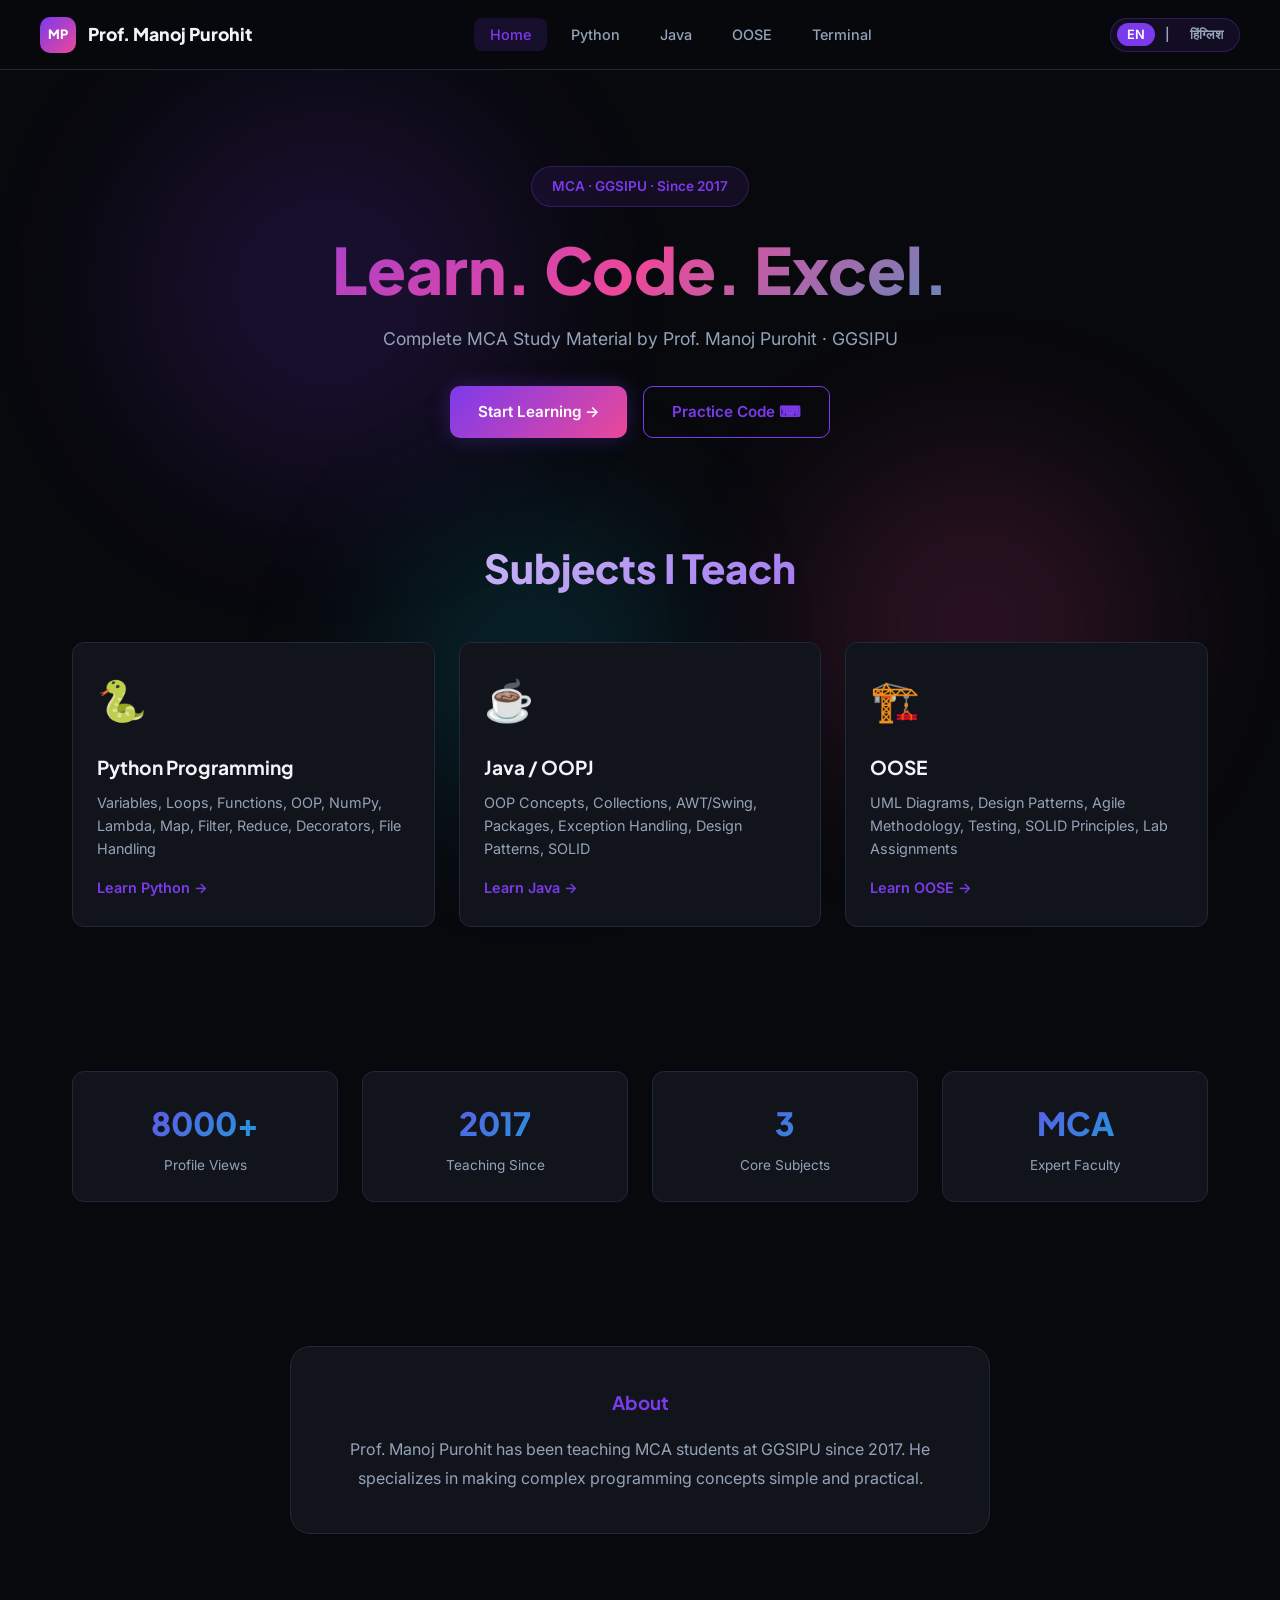
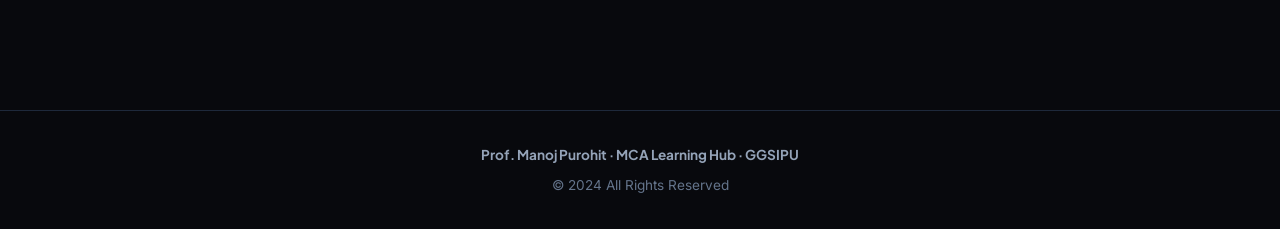
==== commit 722dca7c: "Secure password + hide admin from homepage" ====
--- a/index.html
+++ b/index.html
@@ -28,7 +28,6 @@
                 <li><a href="java.html">Java</a></li>
                 <li><a href="oose.html">OOSE</a></li>
                 <li><a href="terminal.html">Terminal</a></li>
-                <li><a href="login.html" class="nav-login-btn">Login</a></li>
             </ul>
             <div class="nav-right">
                 <button class="lang-toggle" id="langToggle">
@@ -50,7 +49,6 @@
         <a href="java.html">Java</a>
         <a href="oose.html">OOSE</a>
         <a href="terminal.html">Terminal</a>
-        <a href="login.html">Login</a>
     </div>
 
     <!-- Main Content -->
@@ -65,7 +63,6 @@
             <div class="hero-buttons">
                 <a href="python.html" class="btn btn-primary">Start Learning →</a>
                 <a href="terminal.html" class="btn btn-outline">Practice Code ⌨</a>
-                <a href="login.html" class="btn btn-outline">Admin Panel 🔐</a>
             </div>
         </section>
 
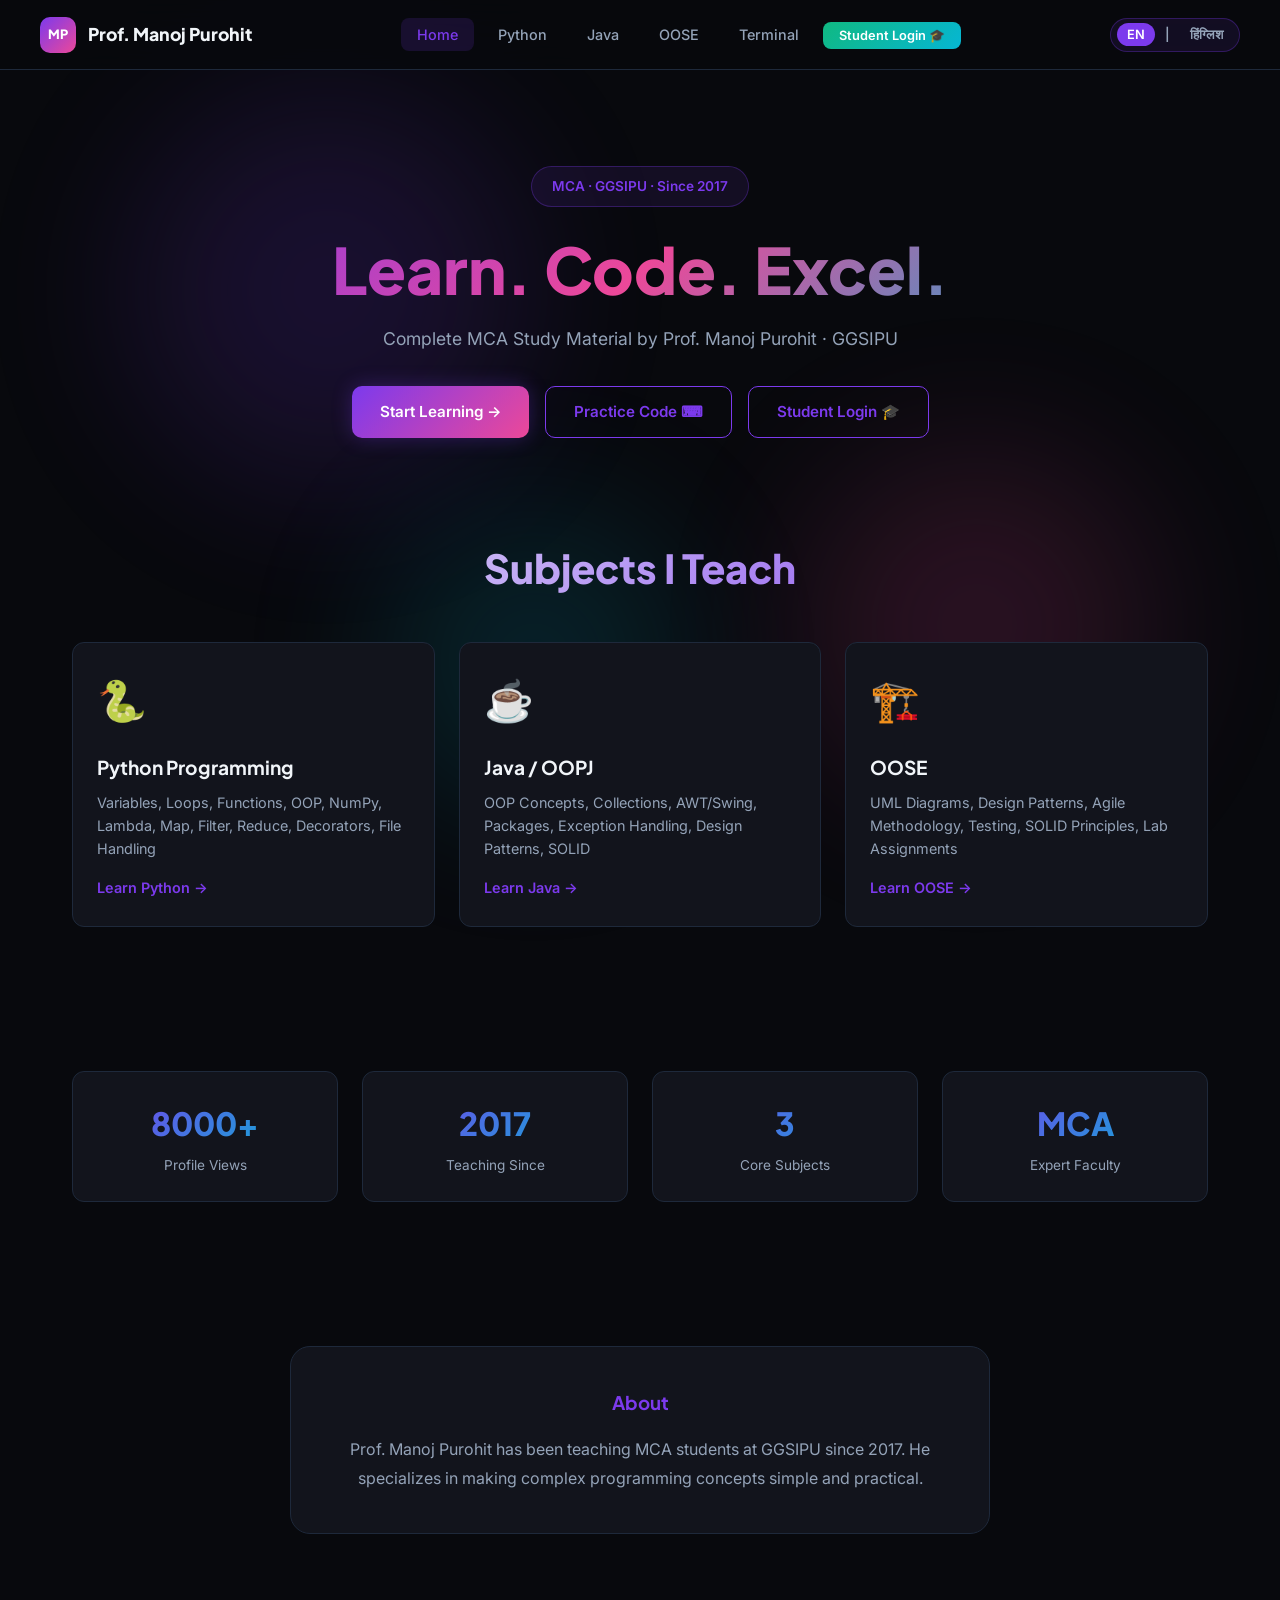
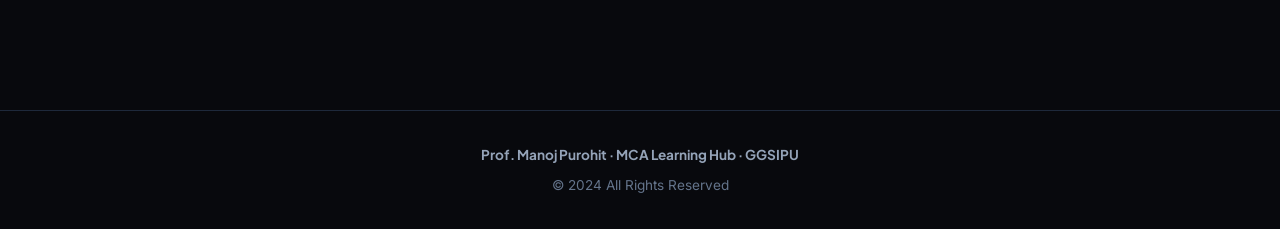
==== commit 42ae2041: "Add Student Login button to homepage" ====
--- a/index.html
+++ b/index.html
@@ -28,6 +28,7 @@
                 <li><a href="java.html">Java</a></li>
                 <li><a href="oose.html">OOSE</a></li>
                 <li><a href="terminal.html">Terminal</a></li>
+                <li><a href="login.html" class="nav-student-btn">Student Login 🎓</a></li>
             </ul>
             <div class="nav-right">
                 <button class="lang-toggle" id="langToggle">
@@ -49,6 +50,7 @@
         <a href="java.html">Java</a>
         <a href="oose.html">OOSE</a>
         <a href="terminal.html">Terminal</a>
+        <a href="login.html" class="nav-student-btn">Student Login 🎓</a>
     </div>
 
     <!-- Main Content -->
@@ -63,6 +65,7 @@
             <div class="hero-buttons">
                 <a href="python.html" class="btn btn-primary">Start Learning →</a>
                 <a href="terminal.html" class="btn btn-outline">Practice Code ⌨</a>
+                <a href="login.html" class="btn btn-outline">Student Login 🎓</a>
             </div>
         </section>
 
--- a/style.css
+++ b/style.css
@@ -1058,3 +1058,19 @@
     .data-table th, .data-table td { padding: .5rem .4rem; }
     .summary-grid { grid-template-columns: repeat(2, 1fr); }
 }
+
+
+/* Student Login Button in Nav */
+.nav-student-btn {
+    background: linear-gradient(135deg, var(--green), var(--cyan)) !important;
+    color: #fff !important;
+    padding: .4rem 1rem !important;
+    border-radius: 8px !important;
+    font-weight: 600 !important;
+    font-size: .8rem !important;
+    transition: all .2s !important;
+}
+.nav-student-btn:hover {
+    transform: translateY(-2px) !important;
+    box-shadow: 0 4px 15px rgba(16, 185, 129, .3) !important;
+}
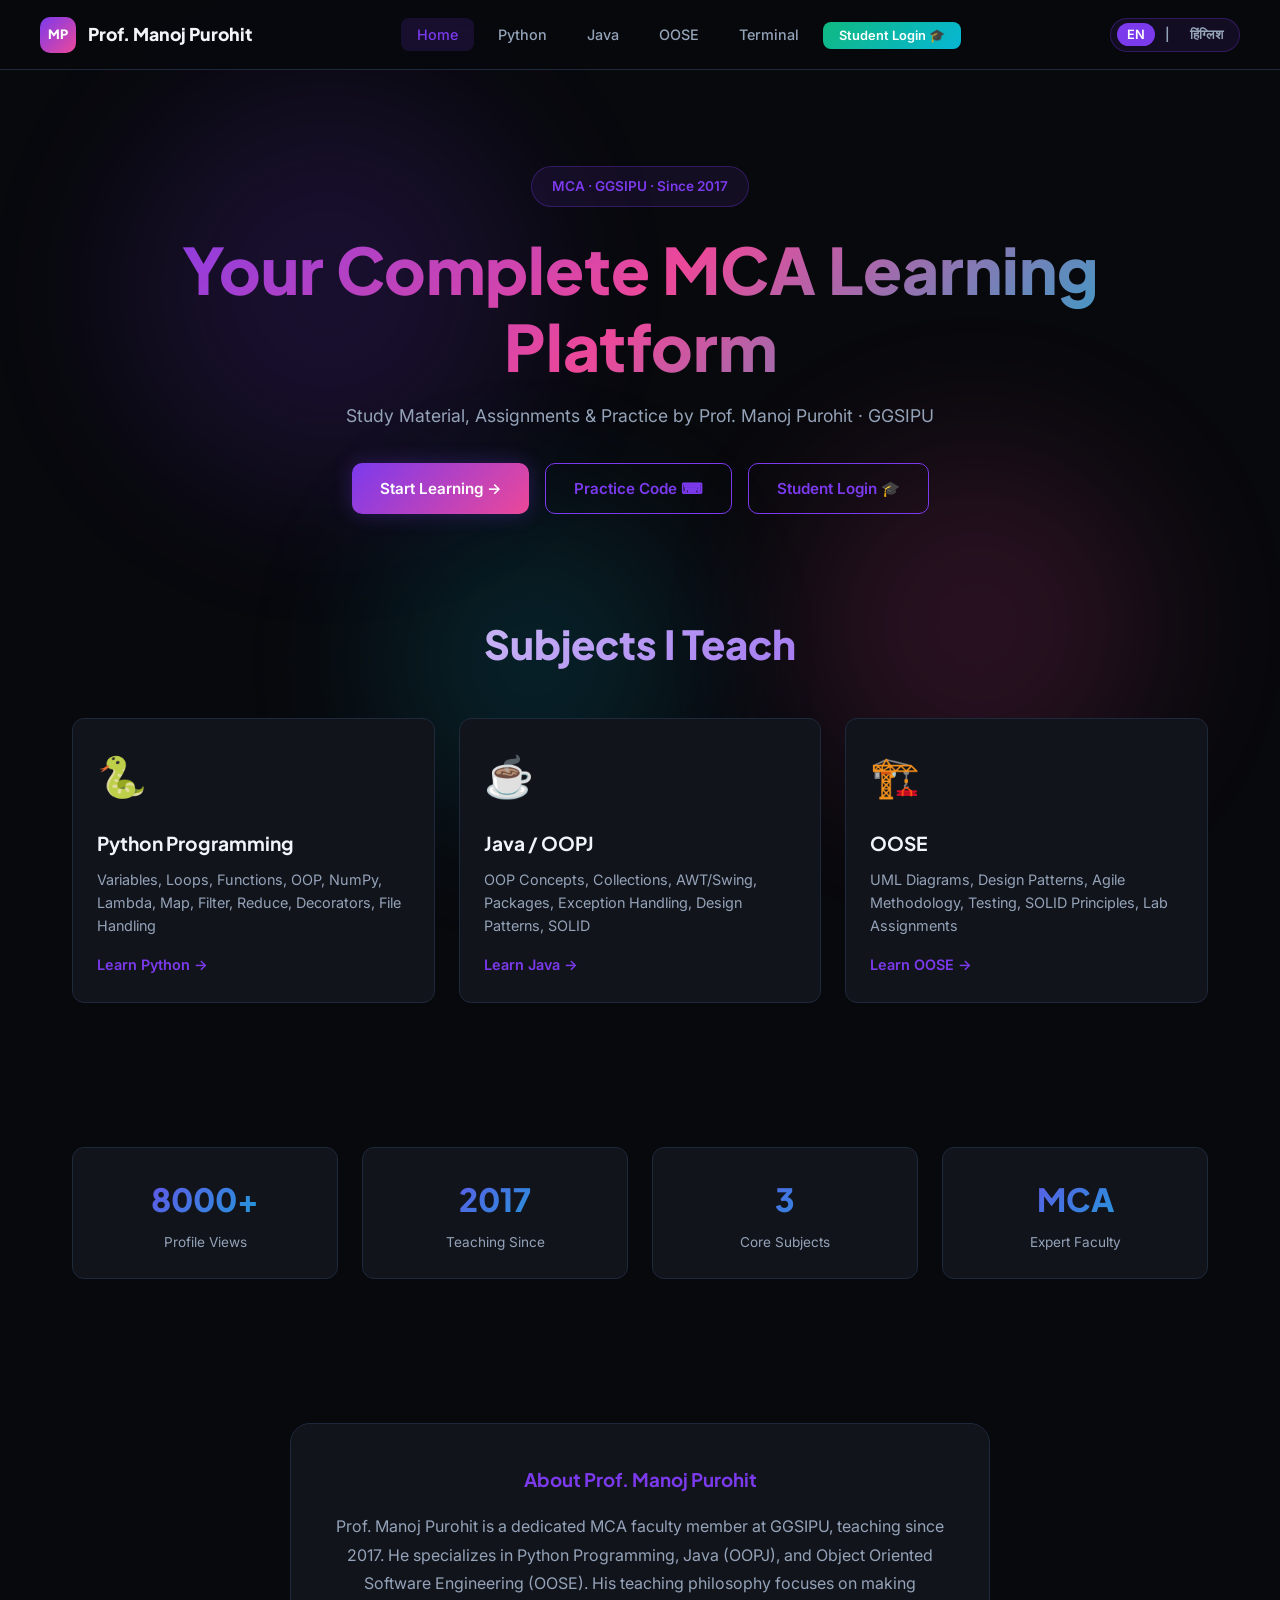
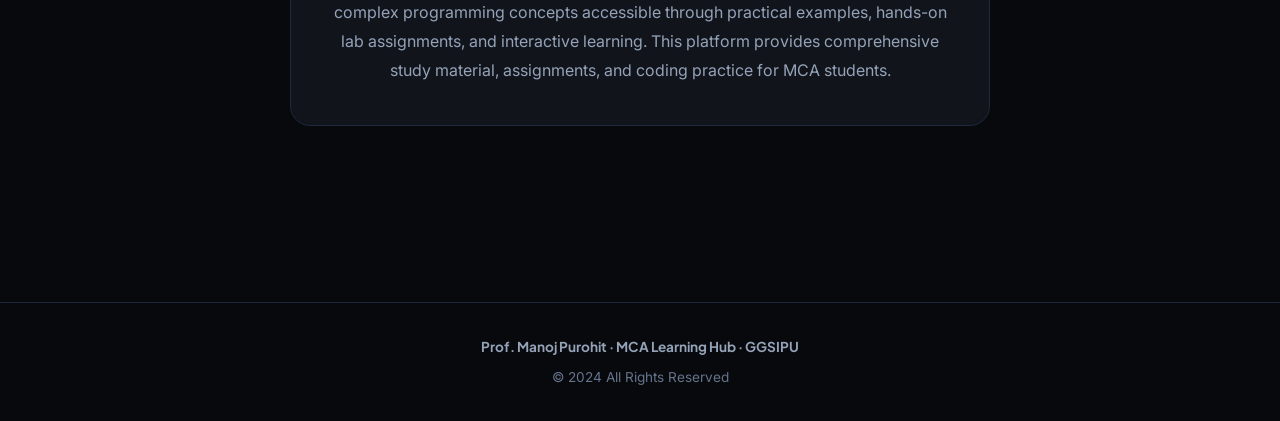
==== commit 97af5d49: "Father name password + change password feature + professional content" ====
--- a/index.html
+++ b/index.html
@@ -58,10 +58,10 @@
         <!-- Hero -->
         <section class="hero">
             <div class="hero-badge">MCA · GGSIPU · Since 2017</div>
-            <h1 data-lang="en">Learn. Code. Excel.</h1>
-            <h1 data-lang="hi">Seekho. Code Karo. Aage Badho.</h1>
-            <p class="hero-subtitle" data-lang="en">Complete MCA Study Material by Prof. Manoj Purohit · GGSIPU</p>
-            <p class="hero-subtitle" data-lang="hi">Prof. Manoj Purohit ke complete MCA notes · GGSIPU</p>
+            <h1 data-lang="en">Your Complete MCA Learning Platform</h1>
+            <h1 data-lang="hi">Aapka Complete MCA Learning Platform</h1>
+            <p class="hero-subtitle" data-lang="en">Study Material, Assignments & Practice by Prof. Manoj Purohit · GGSIPU</p>
+            <p class="hero-subtitle" data-lang="hi">Notes, Assignments aur Practice - Prof. Manoj Purohit · GGSIPU</p>
             <div class="hero-buttons">
                 <a href="python.html" class="btn btn-primary">Start Learning →</a>
                 <a href="terminal.html" class="btn btn-outline">Practice Code ⌨</a>
@@ -129,9 +129,9 @@
         <!-- About -->
         <section class="section">
             <div class="about-box">
-                <h3>About</h3>
-                <p data-lang="en">Prof. Manoj Purohit has been teaching MCA students at GGSIPU since 2017. He specializes in making complex programming concepts simple and practical.</p>
-                <p data-lang="hi">Prof. Manoj Purohit 2017 se GGSIPU mein MCA students ko padha rahe hain. Unki khaas baat ye hai ki wo complex programming concepts ko bahut simple aur practical tarike se samjhate hain.</p>
+                <h3>About Prof. Manoj Purohit</h3>
+                <p data-lang="en">Prof. Manoj Purohit is a dedicated MCA faculty member at GGSIPU, teaching since 2017. He specializes in Python Programming, Java (OOPJ), and Object Oriented Software Engineering (OOSE). His teaching philosophy focuses on making complex programming concepts accessible through practical examples, hands-on lab assignments, and interactive learning. This platform provides comprehensive study material, assignments, and coding practice for MCA students.</p>
+                <p data-lang="hi">Prof. Manoj Purohit GGSIPU mein 2017 se MCA students ko padha rahe hain. Unki specialization Python Programming, Java (OOPJ), aur Object Oriented Software Engineering (OOSE) mein hai. Unka teaching style practical examples, hands-on lab assignments, aur interactive learning pe focused hai. Ye platform MCA students ke liye complete study material, assignments, aur coding practice provide karta hai.</p>
             </div>
         </section>
     </main>
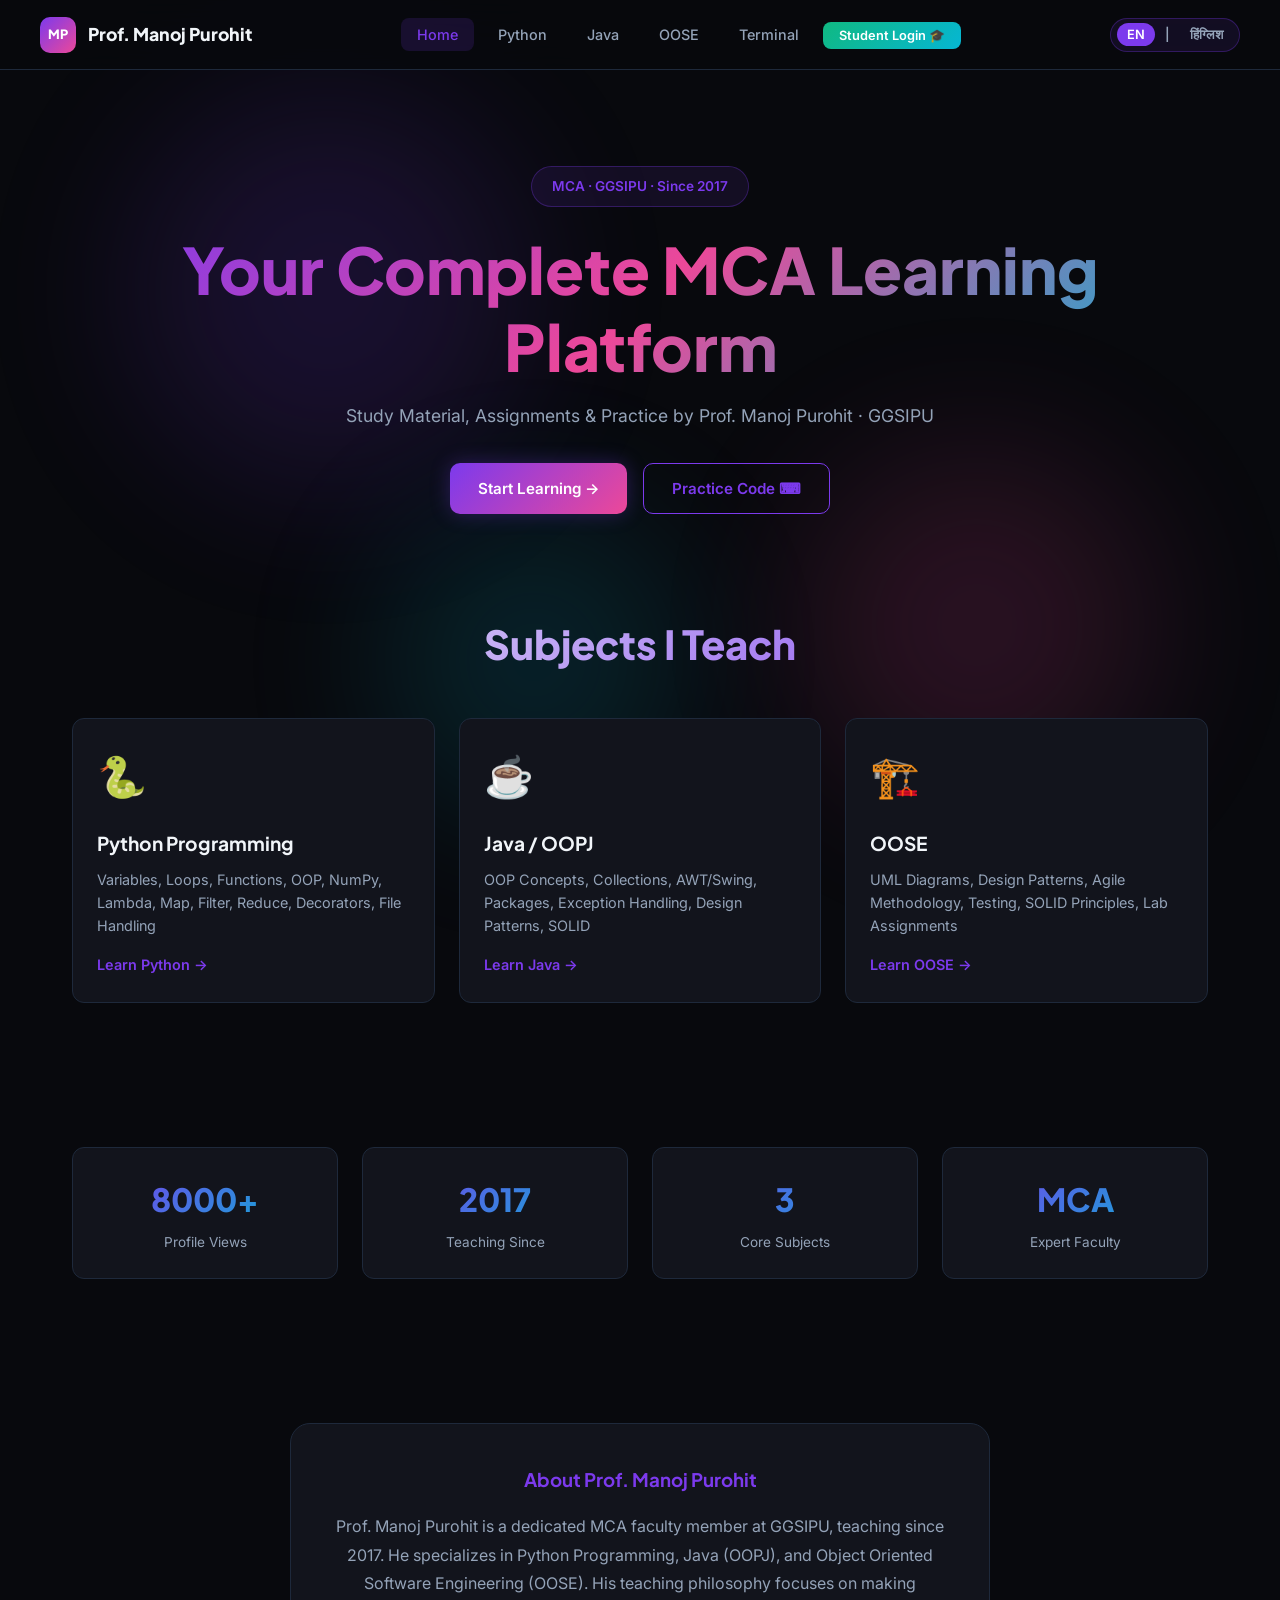
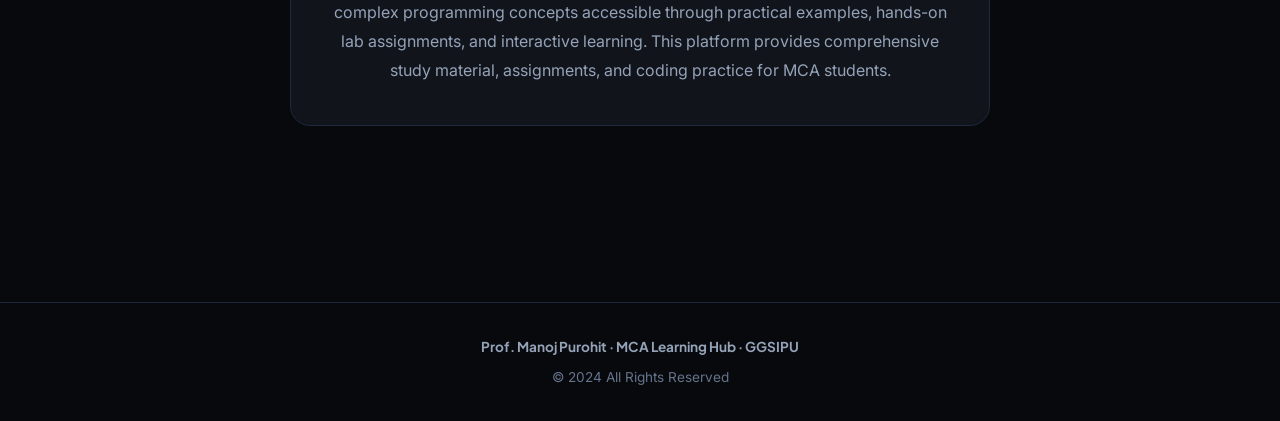
==== commit d02755be: "Remove Student Login from hero, keep in navbar only" ====
--- a/index.html
+++ b/index.html
@@ -65,7 +65,6 @@
             <div class="hero-buttons">
                 <a href="python.html" class="btn btn-primary">Start Learning →</a>
                 <a href="terminal.html" class="btn btn-outline">Practice Code ⌨</a>
-                <a href="login.html" class="btn btn-outline">Student Login 🎓</a>
             </div>
         </section>
 
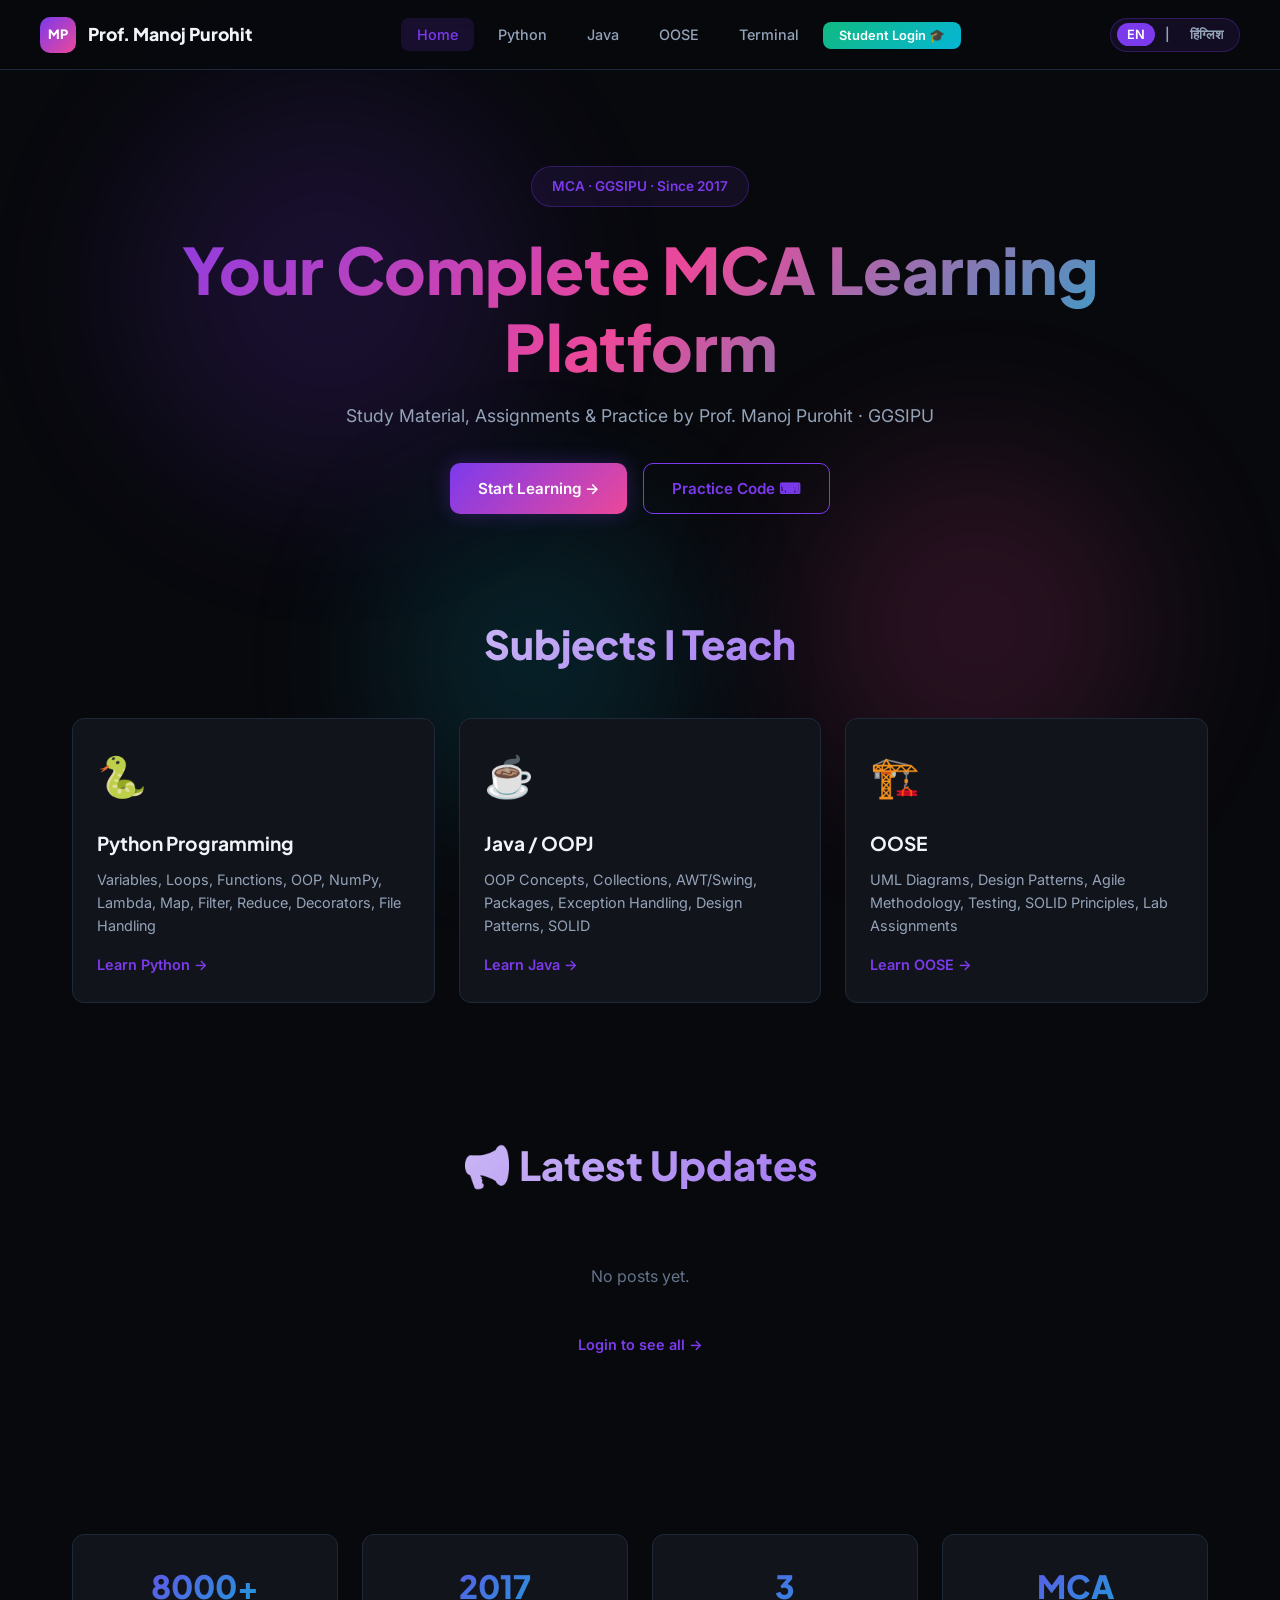
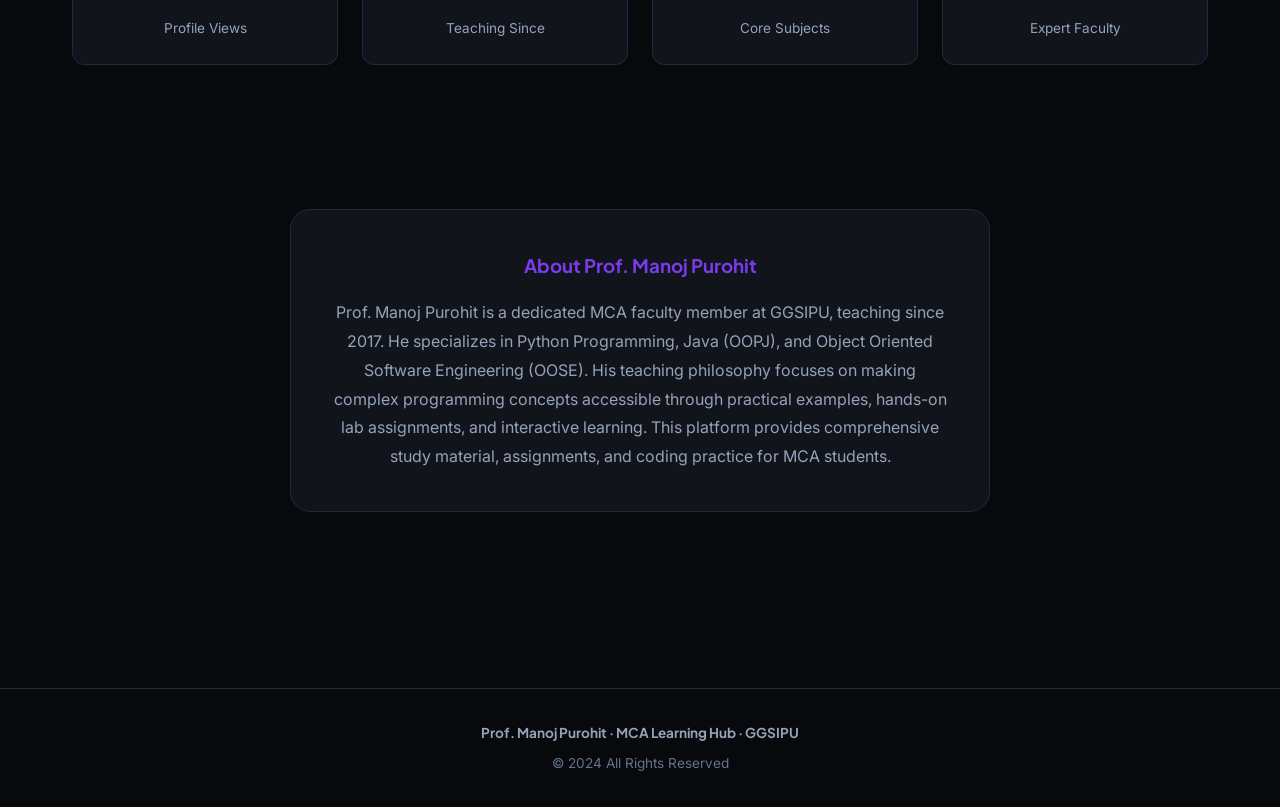
==== commit ac9c4a94: "Add Posts feature - teacher can share question papers & announcements" ====
--- a/index.html
+++ b/index.html
@@ -103,6 +103,17 @@
             </div>
         </section>
 
+        <!-- Latest Updates -->
+        <section class="section latest-updates" id="latestUpdates">
+            <h2 class="section-heading" data-lang="en">📢 Latest Updates</h2>
+            <h2 class="section-heading" data-lang="hi">📢 Latest Updates</h2>
+            <div id="latestPostsContainer"></div>
+            <p id="noLatestPosts" style="text-align:center;color:var(--text-muted);padding:1.5rem;display:none;">No posts yet.</p>
+            <div style="text-align:center;margin-top:1rem;">
+                <a href="login.html" style="color:var(--purple);font-weight:600;font-size:.9rem;">Login to see all →</a>
+            </div>
+        </section>
+
         <!-- Stats -->
         <section class="section">
             <div class="stats-grid">
@@ -166,6 +177,27 @@
         hamburger.addEventListener('click', () => {
             mobileMenu.classList.toggle('open');
         });
+
+        // Latest Posts
+        function renderLatestPosts() {
+            const posts = JSON.parse(localStorage.getItem('posts') || '[]');
+            const container = document.getElementById('latestPostsContainer');
+            const noMsg = document.getElementById('noLatestPosts');
+            if (!posts.length) { noMsg.style.display = 'block'; container.innerHTML = ''; return; }
+            noMsg.style.display = 'none';
+            const latest = posts.sort((a,b) => new Date(b.createdOn) - new Date(a.createdOn)).slice(0, 3);
+            const catClass = {'Question Paper':'cat-paper','Announcement':'cat-announcement','Notes':'cat-notes','Assignment':'cat-assignment'};
+            container.innerHTML = latest.map(p => `
+                <div class="post-card">
+                    <div class="post-meta">
+                        <span class="post-category ${catClass[p.category] || 'cat-announcement'}">${p.category}</span>
+                        <span class="post-date">${p.createdOn}</span>
+                    </div>
+                    <div class="post-title">${p.title}</div>
+                </div>
+            `).join('');
+        }
+        renderLatestPosts();
     </script>
 </body>
 </html>
--- a/style.css
+++ b/style.css
@@ -1074,3 +1074,23 @@
     transform: translateY(-2px) !important;
     box-shadow: 0 4px 15px rgba(16, 185, 129, .3) !important;
 }
+
+
+
+/* ===== Posts/Announcements ===== */
+.post-card { background: rgba(255,255,255,.03); border: 1px solid rgba(255,255,255,.08); border-radius: 16px; padding: 1.5rem; margin-bottom: 1.5rem; }
+.post-card img { width: 100%; max-height: 400px; object-fit: contain; border-radius: 8px; margin: 1rem 0; cursor: pointer; }
+.post-card img:hover { opacity: .9; }
+.post-category { display: inline-block; padding: .2rem .6rem; border-radius: 4px; font-size: .7rem; font-weight: 600; }
+.cat-paper { background: rgba(236,72,153,.15); color: var(--pink); }
+.cat-announcement { background: rgba(6,182,212,.15); color: var(--cyan); }
+.cat-notes { background: rgba(16,185,129,.15); color: var(--green); }
+.cat-assignment { background: rgba(249,115,22,.15); color: var(--orange); }
+.post-date { font-size: .75rem; color: #64748b; }
+.post-content { margin-top: .75rem; color: #e2e8f0; line-height: 1.7; }
+.post-content img { max-width: 100%; border-radius: 8px; }
+.post-title { font-family: var(--font-display); font-weight: 700; font-size: 1.1rem; margin: .5rem 0 .25rem; }
+.post-meta { display: flex; align-items: center; gap: .75rem; flex-wrap: wrap; margin-bottom: .5rem; }
+.latest-updates { margin: 2rem 0; }
+.latest-updates .post-card { padding: 1.2rem; }
+.latest-updates .post-card:hover { border-color: rgba(124,58,237,.3); }
